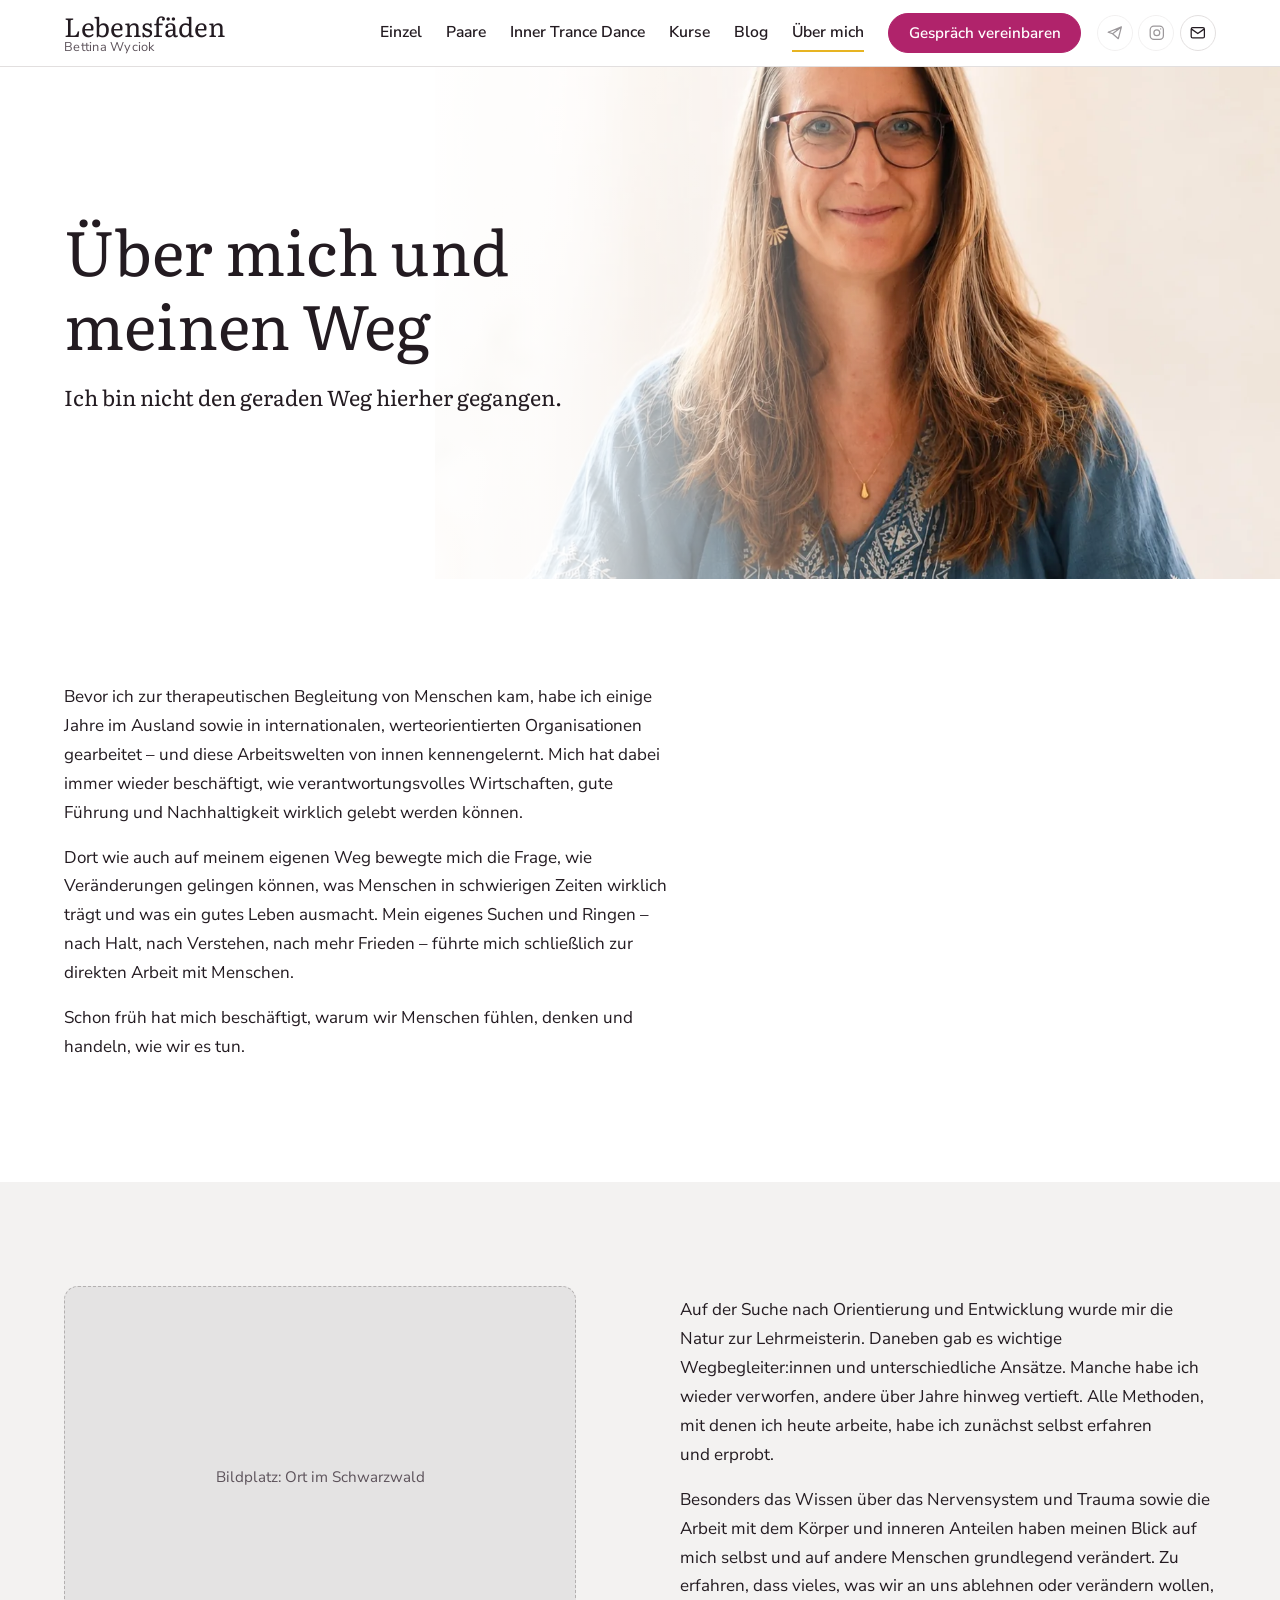
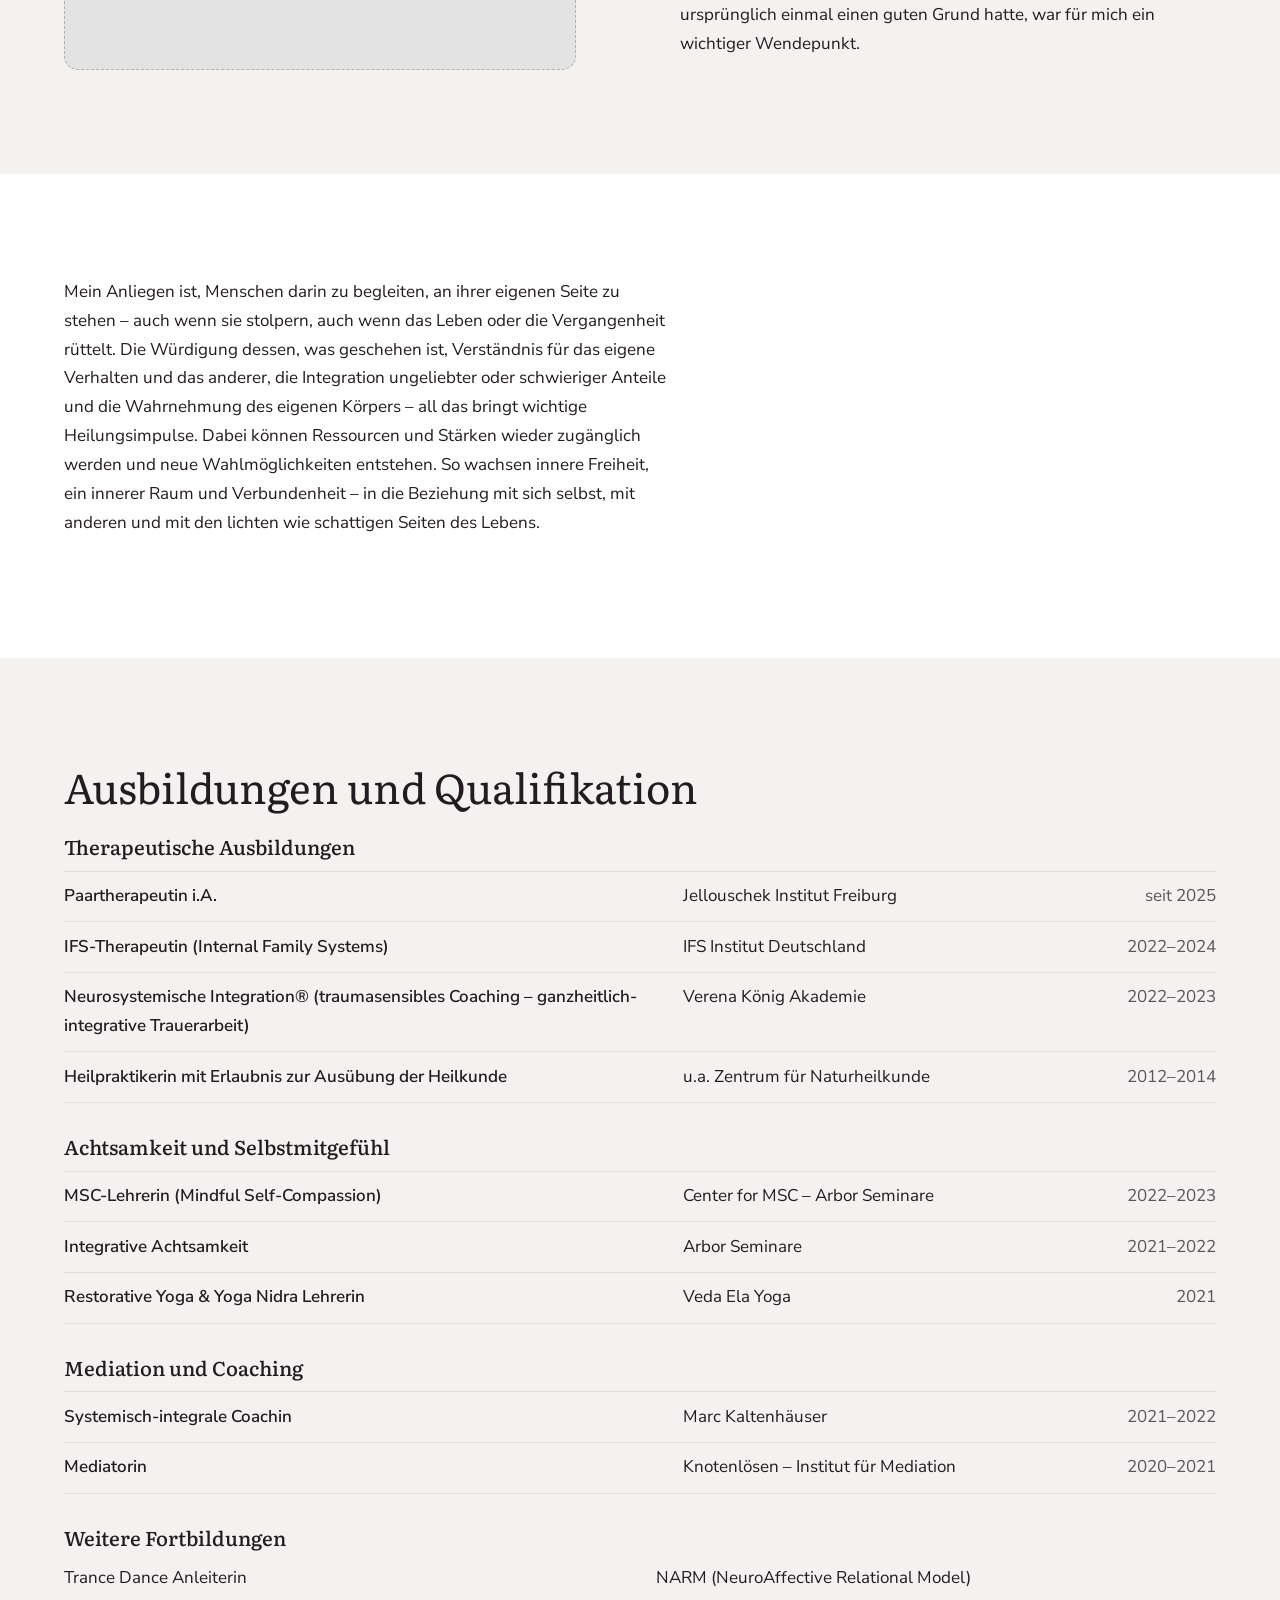
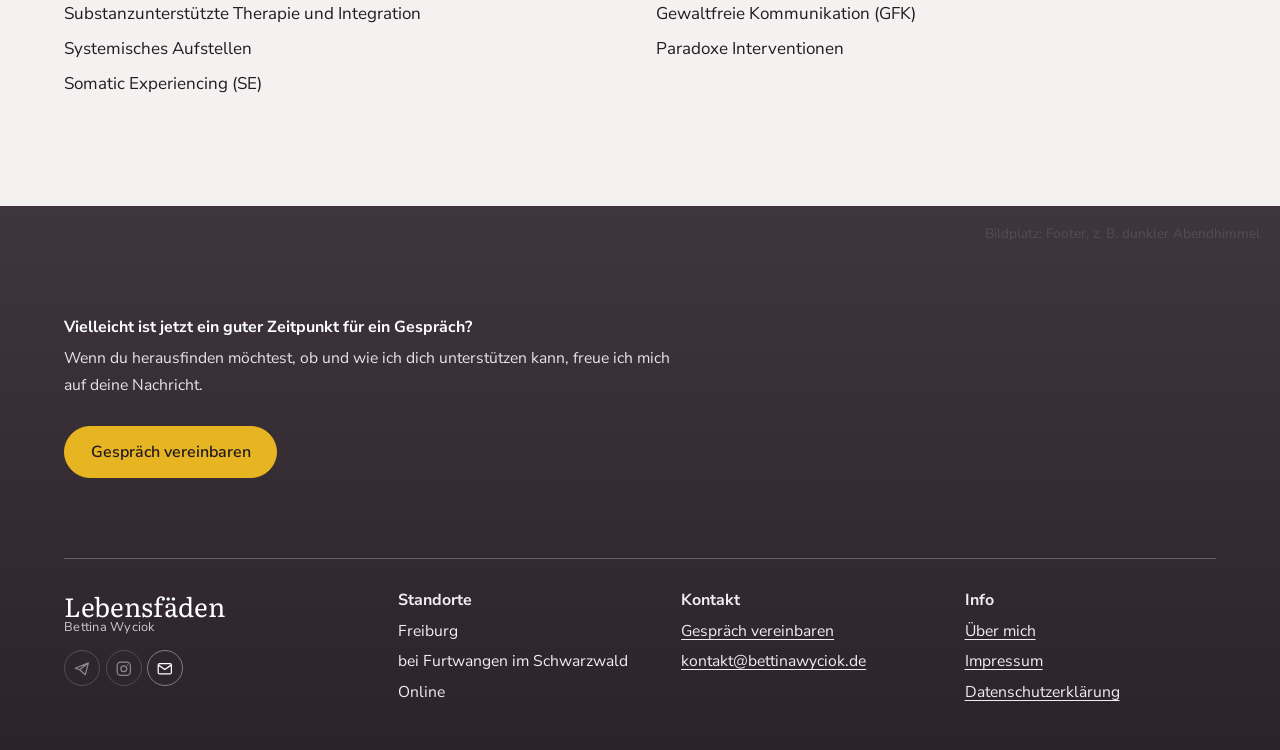
==== about/index.html @ e7061541 "Profilbilder eingesetzt (Hero, Einzelbegleitung, Person, Über mich) Co-Authored-By: Claude Sonnet 5." ====
<!doctype html>
<html lang="de">
<head>
<meta charset="utf-8">
<meta name="viewport" content="width=device-width, initial-scale=1">
<title>Über mich · Lebensfäden</title>
<meta name="robots" content="noindex, nofollow"><!-- Entwurf: vor dem Live-Gang entfernen -->
<meta name="theme-color" content="#ffffff">
<link rel="preload" href="../schriften/literata-latin-400-normal.woff2" as="font" type="font/woff2" crossorigin>
<link rel="preload" href="../schriften/nunito-sans-latin-400-normal.woff2" as="font" type="font/woff2" crossorigin>
<link rel="stylesheet" href="../styles.css?v=6">
<script>document.documentElement.classList.add('js')</script>
</head>
<body class="unter">
<a class="zum-inhalt" href="#inhalt">Zum Inhalt springen</a>
<header class="kopf"><div class="kopf-innen">
  <a class="marke" href="../"><strong>Lebensfäden</strong><span>Bettina Wyciok</span></a>
  <div class="kopf-rechts">
    <nav class="hauptmenue" id="menue" aria-label="Hauptmenü"><a href="../einzelbegleitung/">Einzel</a><a href="../paarbegleitung/">Paare</a><a href="../inner-trance-dance/">Inner Trance Dance</a><a href="../workshops-seminare/">Kurse</a><a href="../blog/">Blog</a><a href="../about/" aria-current="page">Über mich</a><a class="knopf klein" href="mailto:kontakt@bettinawyciok.de?subject=Gespräch%20vereinbaren">Gespräch vereinbaren</a><div class="icons icons-menue"><span class="icon aus" title="Telegram-Gruppe: Link folgt" aria-label="Telegram-Gruppe (Link folgt)"><svg viewBox="0 0 24 24" aria-hidden="true"><path d="M21 4L3 11.2l6 2.1M21 4l-4.2 16L9 13.3M21 4L9 13.3"/></svg></span><span class="icon aus" title="Instagram: Link folgt" aria-label="Instagram (Link folgt)"><svg viewBox="0 0 24 24" aria-hidden="true"><rect x="3" y="3" width="18" height="18" rx="5"/><circle cx="12" cy="12" r="4"/><circle cx="17.3" cy="6.7" r=".9" fill="currentColor" stroke="none"/></svg></span><a class="icon" href="mailto:kontakt@bettinawyciok.de?subject=Anfrage" aria-label="E-Mail"><svg viewBox="0 0 24 24" aria-hidden="true"><rect x="3" y="5" width="18" height="14" rx="2"/><path d="M3.5 7l8.5 6 8.5-6"/></svg></a></div></nav>
    <div class="icons"><span class="icon aus" title="Telegram-Gruppe: Link folgt" aria-label="Telegram-Gruppe (Link folgt)"><svg viewBox="0 0 24 24" aria-hidden="true"><path d="M21 4L3 11.2l6 2.1M21 4l-4.2 16L9 13.3M21 4L9 13.3"/></svg></span><span class="icon aus" title="Instagram: Link folgt" aria-label="Instagram (Link folgt)"><svg viewBox="0 0 24 24" aria-hidden="true"><rect x="3" y="3" width="18" height="18" rx="5"/><circle cx="12" cy="12" r="4"/><circle cx="17.3" cy="6.7" r=".9" fill="currentColor" stroke="none"/></svg></span><a class="icon" href="mailto:kontakt@bettinawyciok.de?subject=Anfrage" aria-label="E-Mail"><svg viewBox="0 0 24 24" aria-hidden="true"><rect x="3" y="5" width="18" height="14" rx="2"/><path d="M3.5 7l8.5 6 8.5-6"/></svg></a></div>
    <button class="menue-knopf" type="button" aria-expanded="false" aria-controls="menue">Menü</button>
  </div>
</div></header>
<main id="inhalt">
<section class="kopfbild"><img class="hg" src="../bilder/ueber-kopf.webp" width="1224" height="1229" alt=""><div class="hero-inhalt"><h1>Über mich und meinen Weg</h1><p class="leitsatz">Ich bin nicht den geraden Weg hierher gegangen.</p></div></section><section class="abschnitt"><div class="innen"><div class="text"><p>Bevor ich zur therapeutischen Begleitung von Menschen kam, habe ich einige Jahre im Ausland sowie in internationalen, werteorientierten Organisationen gearbeitet – und diese Arbeitswelten von innen kennengelernt. Mich hat dabei immer wieder beschäftigt, wie verantwortungsvolles Wirtschaften, gute Führung und Nachhaltigkeit wirklich gelebt werden können.</p><p>Dort wie auch auf meinem eigenen Weg bewegte mich die Frage, wie Veränderungen gelingen können, was Menschen in schwierigen Zeiten wirklich trägt und was ein gutes Leben ausmacht. Mein eigenes Suchen und Ringen – nach Halt, nach Verstehen, nach mehr Frieden – führte mich schließlich zur direkten Arbeit mit Menschen.</p><p>Schon früh hat mich beschäftigt, warum wir Menschen fühlen, denken und handeln, wie wir es tun.</p></div></div></section><section class="abschnitt tint"><div class="innen"><div class="zweispaltig umgekehrt"><div class="text"><p>Auf der Suche nach Orientierung und Entwicklung wurde mir die Natur zur Lehrmeisterin. Daneben gab es wichtige Wegbegleiter:innen und unterschiedliche Ansätze. Manche habe ich wieder verworfen, andere über Jahre hinweg vertieft. Alle Methoden, mit denen ich heute arbeite, habe ich zunächst selbst erfahren und erprobt.</p><p>Besonders das Wissen über das Nervensystem und Trauma sowie die Arbeit mit dem Körper und inneren Anteilen haben meinen Blick auf mich selbst und auf andere Menschen grundlegend verändert. Zu erfahren, dass vieles, was wir an uns ablehnen oder verändern wollen, ursprünglich einmal einen guten Grund hatte, war für mich ein wichtiger Wendepunkt.</p></div><figure class="foto weit"><figure class="platzhalter r43" role="img" aria-label="Platzhalter für Bild: Ort im Schwarzwald"><span>Bildplatz: Ort im Schwarzwald</span></figure></figure></div></div></section><section class="abschnitt"><div class="innen"><div class="text"><p>Mein Anliegen ist, Menschen darin zu begleiten, an ihrer eigenen Seite zu stehen – auch wenn sie stolpern, auch wenn das Leben oder die Vergangenheit rüttelt. Die Würdigung dessen, was geschehen ist, Verständnis für das eigene Verhalten und das anderer, die Integration ungeliebter oder schwieriger Anteile und die Wahrnehmung des eigenen Körpers – all das bringt wichtige Heilungsimpulse. Dabei können Ressourcen und Stärken wieder zugänglich werden und neue Wahlmöglichkeiten entstehen. So wachsen innere Freiheit, ein innerer Raum und Verbundenheit – in die Beziehung mit sich selbst, mit anderen und mit den lichten wie schattigen Seiten des Lebens.</p></div></div></section><section class="abschnitt tint"><div class="innen"><h2>Ausbildungen und Qualifikation</h2><h3 class="gruppe">Therapeutische Ausbildungen</h3><ul class="qualis"><li><span class="titel">Paartherapeutin i.A.</span><span class="institut">Jellouschek Institut Freiburg</span><span class="jahr">seit 2025</span></li><li><span class="titel">IFS-Therapeutin (Internal Family Systems)</span><span class="institut">IFS Institut Deutschland</span><span class="jahr">2022–2024</span></li><li><span class="titel">Neurosystemische Integration® (traumasensibles Coaching – ganzheitlich-integrative Trauerarbeit)</span><span class="institut">Verena König Akademie</span><span class="jahr">2022–2023</span></li><li><span class="titel">Heilpraktikerin mit Erlaubnis zur Ausübung der Heilkunde</span><span class="institut">u.a. Zentrum für Naturheilkunde</span><span class="jahr">2012–2014</span></li></ul><h3 class="gruppe">Achtsamkeit und Selbstmitgefühl</h3><ul class="qualis"><li><span class="titel">MSC-Lehrerin (Mindful Self-Compassion)</span><span class="institut">Center for MSC – Arbor Seminare</span><span class="jahr">2022–2023</span></li><li><span class="titel">Integrative Achtsamkeit</span><span class="institut">Arbor Seminare</span><span class="jahr">2021–2022</span></li><li><span class="titel">Restorative Yoga &amp; Yoga Nidra Lehrerin</span><span class="institut">Veda Ela Yoga</span><span class="jahr">2021</span></li></ul><h3 class="gruppe">Mediation und Coaching</h3><ul class="qualis"><li><span class="titel">Systemisch-integrale Coachin</span><span class="institut">Marc Kaltenhäuser</span><span class="jahr">2021–2022</span></li><li><span class="titel">Mediatorin</span><span class="institut">Knotenlösen – Institut für Mediation</span><span class="jahr">2020–2021</span></li></ul><h3 class="gruppe">Weitere Fortbildungen</h3><ul class="einfach"><li>Trance Dance Anleiterin</li><li>Substanzunterstützte Therapie und Integration</li><li>Systemisches Aufstellen</li><li>Somatic Experiencing (SE)</li><li>NARM (NeuroAffective Relational Model)</li><li>Gewaltfreie Kommunikation (GFK)</li><li>Paradoxe Interventionen</li></ul></div></section>
</main>
<footer class="fuss">
  <div class="fuss-bg" role="img" aria-label="Platzhalter für Bild: Footer"><span>Bildplatz: Footer, z. B. dunkler Abendhimmel</span></div>
  <div class="fuss-innen">
    <div class="fuss-cta"><h2>Vielleicht ist jetzt ein guter Zeitpunkt für ein Gespräch?</h2><p>Wenn du herausfinden möchtest, ob und wie ich dich unterstützen kann, freue ich mich auf deine Nachricht.</p><div class="knoepfe"><a class="knopf hell" href="mailto:kontakt@bettinawyciok.de?subject=Gespräch%20vereinbaren">Gespräch vereinbaren</a></div></div>
    <div class="fuss-spalten">
      <div><a class="marke" href="../"><strong>Lebensfäden</strong><span>Bettina Wyciok</span></a><div class="icons"><span class="icon aus" title="Telegram-Gruppe: Link folgt" aria-label="Telegram-Gruppe (Link folgt)"><svg viewBox="0 0 24 24" aria-hidden="true"><path d="M21 4L3 11.2l6 2.1M21 4l-4.2 16L9 13.3M21 4L9 13.3"/></svg></span><span class="icon aus" title="Instagram: Link folgt" aria-label="Instagram (Link folgt)"><svg viewBox="0 0 24 24" aria-hidden="true"><rect x="3" y="3" width="18" height="18" rx="5"/><circle cx="12" cy="12" r="4"/><circle cx="17.3" cy="6.7" r=".9" fill="currentColor" stroke="none"/></svg></span><a class="icon" href="mailto:kontakt@bettinawyciok.de?subject=Anfrage" aria-label="E-Mail"><svg viewBox="0 0 24 24" aria-hidden="true"><rect x="3" y="5" width="18" height="14" rx="2"/><path d="M3.5 7l8.5 6 8.5-6"/></svg></a></div></div>
      <div><h2>Standorte</h2><p>Freiburg</p><p>bei Furtwangen im Schwarzwald</p><p>Online</p></div>
      <div><h2>Kontakt</h2><p><a href="mailto:kontakt@bettinawyciok.de?subject=Gespräch%20vereinbaren">Gespräch vereinbaren</a></p><p><a href="mailto:kontakt@bettinawyciok.de?subject=Anfrage">kontakt@bettinawyciok.de</a></p></div>
      <div><h2>Info</h2><p><a href="../about/">Über mich</a></p><p><a href="../impressum/">Impressum</a></p><p><a href="../datenschutzerklarung/">Datenschutzerklärung</a></p></div>
    </div>
  </div>
</footer>
<script src="../main.js?v=6" defer></script>
</body>
</html>
---- styles.css ----
/* Lebensfäden · Bettina Wyciok – Entwurf 3. Goldgelb auf Weiß, dazu Fuchsia. Schriften selbst gehostet. */
@font-face { font-family: "Literata"; font-weight: 400; font-style: normal; font-display: swap; src: url("schriften/literata-latin-400-normal.woff2") format("woff2"); }
@font-face { font-family: "Literata"; font-weight: 500; font-style: normal; font-display: swap; src: url("schriften/literata-latin-500-normal.woff2") format("woff2"); }
@font-face { font-family: "Nunito Sans"; font-weight: 400; font-style: normal; font-display: swap; src: url("schriften/nunito-sans-latin-400-normal.woff2") format("woff2"); }
@font-face { font-family: "Nunito Sans"; font-weight: 600; font-style: normal; font-display: swap; src: url("schriften/nunito-sans-latin-600-normal.woff2") format("woff2"); }
@font-face { font-family: "Nunito Sans"; font-weight: 700; font-style: normal; font-display: swap; src: url("schriften/nunito-sans-latin-700-normal.woff2") format("woff2"); }

:root {
  --papier: #ffffff;
  --tinte: #231b21;
  --leise: #5d535b;
  --fuchsia: #b0236b;
  --fuchsia-dunkel: #8c1a55;
  --fuchsia-hell: #f9e6f0;
  --gold: #e7b422;
  --gold-dunkel: #c8930c;
  --gold-hell: #fff3cc;
  --grau: #f3f2f1;
  --grau-platz: #e4e3e3;
  --linie: #e2dfdf;
  --font-kopf: "Literata", Georgia, "Times New Roman", serif;
  --font-text: "Nunito Sans", system-ui, -apple-system, "Segoe UI", sans-serif;
  --kopf: 76px; /* wird in main.js gemessen */
  --text: 38rem;
  --breit: 72rem;
  --rand: 1.25rem;
  --rundung: 14px;
}

*, *::before, *::after { box-sizing: border-box; }
html { scroll-padding-top: calc(var(--kopf) + 1rem); -webkit-text-size-adjust: 100%; }
body { margin: 0; color: var(--tinte); background: var(--papier); font: 400 1.0625rem/1.7 var(--font-text); }
img { display: block; max-width: 100%; height: auto; }
a { color: var(--fuchsia); text-underline-offset: .2em; text-decoration-thickness: 1px; }
a:hover { color: var(--fuchsia-dunkel); }
:focus-visible { outline: 3px solid var(--gold-dunkel); outline-offset: 3px; border-radius: 4px; }

h1, h2, h3 { font-family: var(--font-kopf); font-weight: 400; line-height: 1.18; text-wrap: balance; margin: 0; overflow-wrap: break-word; hyphens: auto; }
h1 { font-size: clamp(2.1rem, 5vw, 3.9rem); }
h2 { font-size: clamp(1.8rem, 3.6vw, 2.6rem); }
h3 { font-size: 1.35rem; font-weight: 500; }
p, li, dd { text-wrap: pretty; }
p { margin: 0 0 1rem; }

.zum-inhalt { position: absolute; left: -999px; top: 0; background: var(--fuchsia); color: #fff; padding: .6rem 1rem; z-index: 40; }
.zum-inhalt:focus { left: 0; }

/* Kopfzeile */
.kopf { position: sticky; top: 0; z-index: 30; background: rgba(255, 255, 255, .95); backdrop-filter: blur(8px); border-bottom: 1px solid var(--linie); }
.kopf-innen { max-width: var(--breit); width: calc(100% - 2 * var(--rand)); margin: 0 auto; padding: .7rem 0; display: flex; align-items: center; justify-content: space-between; gap: 1.5rem; }
.marke { text-decoration: none; color: var(--tinte); display: flex; flex-direction: column; line-height: 1.15; white-space: nowrap; }
.marke strong { font: 400 1.65rem/1.1 var(--font-kopf); }
.marke span { font-size: .8rem; color: var(--leise); letter-spacing: .02em; }
.marke:hover { color: var(--fuchsia); }
.hauptmenue { display: flex; align-items: center; gap: .5rem 1.5rem; }
.hauptmenue > a:not(.knopf) { color: var(--tinte); text-decoration: none; font-weight: 600; font-size: .98rem; padding: .3rem 0; border-bottom: 2px solid transparent; white-space: nowrap; }
.hauptmenue > a:not(.knopf):hover, .hauptmenue > a[aria-current="page"] { border-bottom-color: var(--gold); color: var(--tinte); }
.kopf-rechts { display: flex; align-items: center; gap: 1rem; }
.icons { display: flex; gap: .35rem; }
.icon { width: 2.25rem; height: 2.25rem; display: grid; place-items: center; border-radius: 50%; border: 1px solid var(--linie); color: var(--tinte); background: #fff; }
.icon svg { width: 1.1rem; height: 1.1rem; fill: none; stroke: currentColor; stroke-width: 1.7; stroke-linecap: round; stroke-linejoin: round; }
a.icon:hover { color: #fff; background: var(--fuchsia); border-color: var(--fuchsia); }
.icon.aus { opacity: .45; cursor: default; }
.menue-knopf { display: none; font: 600 .98rem var(--font-text); color: var(--tinte); background: none; border: 1px solid var(--linie); border-radius: 999px; padding: .45rem 1rem; cursor: pointer; }

/* Knöpfe */
.knoepfe { display: flex; flex-wrap: wrap; gap: .75rem 1rem; align-items: center; margin-top: 1.75rem; }
.knopf { display: inline-block; font: 600 1rem var(--font-text); text-decoration: none; padding: .85rem 1.6rem; border-radius: 999px; background: var(--fuchsia); color: #fff; border: 1.5px solid var(--fuchsia); text-align: center; cursor: pointer; }
.knopf:hover { background: var(--fuchsia-dunkel); border-color: var(--fuchsia-dunkel); color: #fff; }
.knopf.klein { padding: .55rem 1.2rem; font-size: .95rem; }
.knopf.leise { background: transparent; color: var(--fuchsia); }
.knopf.leise:hover { background: var(--fuchsia-hell); color: var(--fuchsia-dunkel); }
.knopf.gold { background: var(--gold); border-color: var(--gold); color: var(--tinte); }
.knopf.gold:hover { background: var(--gold-dunkel); border-color: var(--gold-dunkel); color: var(--tinte); }
.knopf.aus { background: var(--grau); border-color: var(--linie); color: var(--leise); cursor: default; }

/* Abschnitte */
.abschnitt { padding: 6.5rem var(--rand); position: relative; }
.abschnitt.tint { background: var(--grau); }
.abschnitt.gold { background: var(--gold-hell); }
.abschnitt.kraft { background: var(--fuchsia); color: #fff; }
.abschnitt.kraft h2, .abschnitt.kraft h3 { color: #fff; }
.abschnitt.kraft a { color: #fff; }
.innen { max-width: var(--breit); margin: 0 auto; }
.text { max-width: var(--text); }
.text ul { margin: 0 0 1rem; padding-left: 1.2rem; }
.text li { margin-bottom: .4rem; }
.text li::marker { color: var(--gold-dunkel); }
.einleitung { max-width: 40rem; margin: 1rem 0 0; font-size: 1.15rem; }
h2 + .text, h2 + p { margin-top: 1.25rem; }

/* Platzhalter und fehlende Angaben */
.platzhalter { margin: 0; display: grid; place-items: center; text-align: center; padding: 1rem; border: 1.5px dashed #b3b0b0; border-radius: var(--rundung); background: var(--grau-platz); color: var(--leise); font-size: .95rem; width: 100%; }
.r43 { aspect-ratio: 4 / 3; } .r32 { aspect-ratio: 3 / 2; } .r169 { aspect-ratio: 16 / 9; } .r45 { aspect-ratio: 4 / 5; }
.foto { margin: 0; }
.foto img { width: 100%; border-radius: var(--rundung); }
.fehlt { display: inline-block; padding: .05rem .6rem; border: 1.5px dashed #b3b0b0; border-radius: 999px; background: var(--grau); color: var(--leise); font-size: .9rem; line-height: 1.5; }
.fehlt-block { border: 1.5px dashed #b3b0b0; border-radius: var(--rundung); background: var(--grau); color: var(--leise); padding: 1.1rem 1.4rem; max-width: var(--text); }
.fehlt-block p { margin: 0; }

/* Bilder über die ganze Breite, nach links ausgeblendet (Hero und Seitenköpfe) */
.hero, .kopfbild { position: relative; overflow: hidden; background: var(--papier); }
.hero { min-height: calc(100lvh - var(--kopf)); display: flex; align-items: center; padding: 3rem var(--rand); }
.kopfbild { min-height: 32rem; display: flex; align-items: center; padding: 4rem var(--rand); }
.hg { position: absolute; top: 0; right: 0; bottom: 0; width: 66%; height: 100%; object-fit: cover; object-position: 55% 25%; }
.hg[src*="ueber-kopf"] { object-position: 50% 30%; }
.hg-platzhalter { position: absolute; top: 0; right: 0; bottom: 0; width: 62%; display: grid; place-items: center; text-align: center; padding: 1rem 1rem 1rem 30%; background: var(--grau-platz); color: var(--leise); font-size: .95rem; }
.hero::before, .kopfbild::before { content: ""; position: absolute; inset: 0; z-index: 1; background: linear-gradient(90deg, #fff 30%, rgba(255, 255, 255, .88) 42%, rgba(255, 255, 255, 0) 70%); }
.hero-inhalt { position: relative; z-index: 2; max-width: var(--breit); margin: 0 auto; width: 100%; }
.hero-inhalt > * { max-width: 37rem; }
.ueberzeile { color: var(--fuchsia); font-weight: 600; font-size: .98rem; margin: 0 0 1.25rem; display: flex; align-items: center; gap: .75rem; }
.ueberzeile::before { content: ""; flex: none; width: 2rem; height: 2px; background: var(--gold); }
.hero h1 { font-size: clamp(2.3rem, 4.8vw, 3.9rem); line-height: 1.1; margin-bottom: 1.5rem; }
.hero h1 .zweite { display: block; font-size: .56em; line-height: 1.3; margin-top: .6rem; color: var(--leise); }
.hero-inhalt p.lead { font-size: 1.2rem; margin: 0; max-width: 31rem; }
.hero-inhalt p.lead strong { font-weight: 700; }
.methoden { background: var(--tinte); color: #fff; padding: 1.1rem var(--rand); }
.methoden ul { list-style: none; max-width: var(--breit); margin: 0 auto; padding: 0; display: flex; flex-wrap: wrap; justify-content: center; gap: .3rem 2rem; font-size: .98rem; }
.methoden li { margin: 0; display: flex; align-items: center; gap: .6rem; }
.methoden li::before { content: ""; width: .4rem; height: .4rem; border-radius: 50%; background: var(--gold); }
@media (prefers-reduced-motion: no-preference) {
  .hero h1 { animation: einblenden .8s ease-out both; }
  @keyframes einblenden { from { opacity: 0; transform: translateY(.5rem); } to { opacity: 1; transform: none; } }
}

/* Seitenköpfe */
.kopfbild h1 { margin-bottom: 1.25rem; }
.leitsatz { font-family: var(--font-kopf); font-size: 1.35rem; line-height: 1.5; margin: 0 0 1.25rem; max-width: 33rem; }
.fakten { list-style: none; padding: 0; margin: 0; display: flex; flex-wrap: wrap; gap: .35rem 1.5rem; color: var(--leise); font-size: .98rem; }
.fakten li { margin: 0; padding-left: 1rem; position: relative; }
.fakten li::before { content: ""; position: absolute; left: 0; top: .7em; width: .4rem; height: .4rem; border-radius: 50%; background: var(--gold); }
.seitenkopf { padding: 4rem var(--rand) 1rem; }
.seitenkopf .innen { max-width: var(--text); margin-left: max(var(--rand), calc((100% - var(--breit)) / 2)); }
.seitenkopf h1 { margin-bottom: 1rem; }

/* Infobox der Angebotsseiten */
.infobox { display: grid; grid-template-columns: repeat(4, 1fr); border: 1px solid var(--linie); border-radius: var(--rundung); background: #fff; overflow: hidden; }
.infobox div { padding: 1.25rem 1.4rem; border-left: 1px solid var(--linie); }
.infobox div:first-child { border-left: 0; }
.infobox dt { font-weight: 700; margin-bottom: .3rem; color: var(--fuchsia); }
.infobox dd { margin: 0; font-size: .98rem; }

/* Start: Angebote */
.angebote { display: grid; grid-template-columns: 1fr 1fr; gap: 2.5rem 2rem; margin-top: 3rem; }
.angebot { display: flex; flex-direction: column; }
.angebot .bild { border-radius: var(--rundung); overflow: hidden; border-top: 0; }
.angebot .bild img { width: 100%; aspect-ratio: 4 / 3; object-fit: cover; }
.angebot-text { padding: 1.5rem .25rem 0; display: flex; flex-direction: column; flex: 1; }
.angebot .fakt { color: var(--leise); font-size: .95rem; margin: 0 0 .6rem; display: flex; flex-wrap: wrap; gap: .25rem .6rem; align-items: center; }
.angebot h3 { font-size: 1.9rem; margin-bottom: .4rem; }
.angebot .claim { font-family: var(--font-kopf); font-size: 1.15rem; color: var(--fuchsia); margin: 0 0 .8rem; }
.angebot p.t { margin-bottom: 0; }
.angebot .knoepfe { margin-top: auto; padding-top: 1.5rem; }

/* Start: Arbeitsweise (kräftige Fläche) */
.drei { display: grid; grid-template-columns: repeat(3, 1fr); gap: 2.5rem; margin-top: 3rem; }
.drei div { border-top: 3px solid var(--gold); padding-top: 1.25rem; font-family: var(--font-kopf); font-size: 1.3rem; line-height: 1.45; }
.zweispaltig { display: grid; grid-template-columns: 1fr 1fr; gap: 5rem; align-items: center; }
.zweispaltig .foto { max-width: 32rem; }
.zweispaltig .foto img { aspect-ratio: 4 / 5; object-fit: cover; object-position: 50% 18%; }
.zweispaltig .text > *:last-child { margin-bottom: 0; }
.faden-text p:first-child { font-family: var(--font-kopf); font-size: 1.45rem; line-height: 1.5; }
.kleinzeile { color: var(--leise); font-size: 1rem; }

.zweispaltig.umgekehrt > :first-child { order: 2; }
.foto.weit img { aspect-ratio: 4 / 5; object-fit: cover; }
.abschnitt.kraft { overflow: hidden; isolation: isolate; }
.kraft-bg { position: absolute; inset: 0; z-index: -1; width: 100%; height: 100%; object-fit: cover; opacity: .3; }
.nach-knopf { margin-top: 1.25rem; }

/* Termine */
.termine { display: grid; gap: 1rem; margin-top: 2rem; max-width: 52rem; }
.termin { display: grid; grid-template-columns: 5rem 1fr auto; gap: 1.25rem; align-items: center; background: #fff; border-radius: var(--rundung); padding: 1.1rem 1.4rem; border: 1px solid var(--linie); }
.termin-datum { text-align: center; line-height: 1; border-right: 3px solid var(--gold); padding-right: 1rem; }
.termin-datum b { display: block; font: 400 2.2rem/1 var(--font-kopf); }
.termin-datum span { font-size: .9rem; color: var(--leise); }
.termin h3 { font-size: 1.2rem; margin-bottom: .15rem; }
.termin p { margin: 0; font-size: .98rem; color: var(--leise); }

/* Unterseiten: Inhalte */
.manchmal p { font-family: var(--font-kopf); font-size: clamp(1.25rem, 2.4vw, 1.6rem); line-height: 1.4; margin: 0 0 1rem; max-width: 36rem; }
.manchmal h2 { margin-bottom: 1.5rem; }
.zwei-spalten { list-style: none; padding: 0; margin: 1.25rem 0 1rem; columns: 2; column-gap: 3rem; max-width: 46rem; }
.zwei-spalten li { break-inside: avoid; padding: .55rem 0 .55rem 1.1rem; border-top: 1px solid var(--linie); position: relative; margin: 0; }
.zwei-spalten li::before { content: ""; position: absolute; left: 0; top: 1.25em; width: .4rem; height: .4rem; border-radius: 50%; background: var(--gold); }
.hinweisbox { border-left: 3px solid var(--gold); padding: .25rem 0 .25rem 1.25rem; max-width: var(--text); }
.hinweisbox h2 { font-size: 1.5rem; margin-bottom: .6rem; }
.hinweisbox p { margin: 0; }
.preise { margin: 1.5rem 0 0; max-width: 44rem; }
.preise div { display: grid; grid-template-columns: 11rem 1fr; gap: 1rem; padding: .9rem 0; border-top: 1px solid var(--linie); }
.preise div:last-child { border-bottom: 1px solid var(--linie); }
.preise dt { font-weight: 700; }
.preise dd { margin: 0; }
.preise-hinweise { max-width: 44rem; margin-top: 1.25rem; color: var(--leise); font-size: .98rem; }
.preise-hinweise p { margin: 0 0 .4rem; }
.qualis { list-style: none; padding: 0; margin: 0 0 2rem; }
.qualis li { padding: .65rem 0; border-top: 1px solid var(--linie); display: grid; grid-template-columns: 1.5fr 1fr 7rem; gap: .25rem 1.5rem; margin: 0; }
.qualis li:last-child { border-bottom: 1px solid var(--linie); }
.qualis .titel { font-weight: 600; }
.qualis .jahr { color: var(--leise); white-space: nowrap; text-align: right; }
.einfach { list-style: none; padding: 0; columns: 2; column-gap: 2rem; margin: 0; }
.einfach li { break-inside: avoid; padding: .2rem 0; }
.abschnitt h3.gruppe { margin: 2rem 0 .75rem; font-size: 1.25rem; }
.abschnitt h3.gruppe:first-of-type { margin-top: 1.5rem; }

/* Blog */
.blog-raster { display: grid; grid-template-columns: repeat(3, 1fr); gap: 2.5rem 2rem; margin-top: 3rem; }
.beitrag { display: flex; flex-direction: column; text-decoration: none; color: var(--tinte); }
.beitrag .bild { border-radius: var(--rundung); overflow: hidden; margin-bottom: 1.1rem; }
.beitrag .bild img { width: 100%; aspect-ratio: 4 / 3; object-fit: cover; transition: transform .5s ease; }
.beitrag:hover .bild img { transform: scale(1.03); }
.beitrag .datum { color: var(--leise); font-size: .92rem; margin-bottom: .3rem; }
.beitrag h3 { font-size: 1.45rem; margin-bottom: .5rem; }
.beitrag:hover h3 { color: var(--fuchsia); }
.beitrag p { margin: 0; color: var(--leise); }
.beitrag-leer { opacity: .9; }
.artikel-kopf { padding: 4rem var(--rand) 2rem; }
.artikel-kopf .innen { max-width: 40rem; }
.artikel-kopf .datum { color: var(--leise); margin-bottom: .6rem; }
.artikel-bild { max-width: 60rem; margin: 1rem auto 0; padding: 0 var(--rand); }
.artikel-bild img { width: 100%; border-radius: var(--rundung); }
.artikel { max-width: 40rem; margin: 3rem auto 0; padding: 0 var(--rand) 6rem; font-size: 1.15rem; line-height: 1.75; }
.artikel h2 { font-size: 1.8rem; margin: 2.5rem 0 1rem; }
.artikel h3 { font-size: 1.4rem; margin: 2rem 0 .75rem; }
.artikel blockquote { margin: 2rem 0; padding: .25rem 0 .25rem 1.4rem; border-left: 3px solid var(--gold); font-family: var(--font-kopf); font-size: 1.3rem; line-height: 1.5; }
.artikel img { border-radius: var(--rundung); margin: 2rem 0; }
.artikel li::marker { color: var(--gold-dunkel); }
.zurueck { display: inline-block; margin-top: 2rem; font-weight: 600; }

/* Faden */
.faden { position: absolute; left: 0; top: 0; width: 100%; height: 100%; pointer-events: none; z-index: 5; overflow: visible; }
.faden path { fill: none; stroke-linecap: round; }
.faden .grund { stroke: url(#fadenverlauf); stroke-width: 2; }
.faden .glanz { stroke: #fff6c8; stroke-width: 2.4; stroke-dasharray: 5 460; opacity: .95; }
.faden .knoten { fill: var(--gold); stroke: #fff; stroke-width: 2; opacity: 0; transition: opacity .6s ease; }
.faden .knoten.an { opacity: 1; }
@media (prefers-reduced-motion: no-preference) { .faden .glanz { animation: glanz 16s linear infinite; } @keyframes glanz { to { stroke-dashoffset: -2400; } } }
@media (prefers-reduced-motion: reduce) { .faden .glanz { display: none; } }

/* Fuß mit halbtransparentem Bild im Hintergrund */
.fuss { position: relative; isolation: isolate; overflow: hidden; background: var(--tinte); color: #f1eef0; padding: 7rem var(--rand) 2.5rem; font-size: .98rem; }
.fuss-bg { position: absolute; inset: 0; z-index: -2; display: grid; place-items: start end; padding: 1rem 1.25rem; background: #8b8489; color: rgba(255, 255, 255, .75); font-size: .85rem; }
img.fuss-bg { object-fit: cover; width: 100%; height: 100%; padding: 0; }
.fuss::before { content: ""; position: absolute; inset: 0; z-index: -1; background: linear-gradient(180deg, rgba(35, 27, 33, .74), rgba(35, 27, 33, .92)); }
.fuss a { color: #f1eef0; }
.fuss a:hover { color: var(--gold); }
.fuss-innen { max-width: var(--breit); margin: 0 auto; }
.fuss-cta { max-width: 38rem; margin-bottom: 5rem; }
.fuss-cta h2 { color: #fff; margin-bottom: 1rem; }
.fuss-cta p { margin: 0; color: #e8e3e6; }
.knopf.hell { background: var(--gold); border-color: var(--gold); color: var(--tinte); }
.knopf.hell:hover { background: #f4c84a; border-color: #f4c84a; color: var(--tinte); }
.fuss-spalten { display: grid; grid-template-columns: 1.2fr 1fr 1fr 1fr; gap: 2rem; border-top: 1px solid rgba(255, 255, 255, .25); padding-top: 2rem; }
.fuss h2 { font-family: var(--font-text); font-size: 1rem; font-weight: 700; margin: 0 0 .5rem; }
.fuss p { margin: 0 0 .25rem; }
.fuss .marke { color: #fff; }
.fuss .marke span { color: #cfc8cc; }
.fuss .icons { margin-top: 1rem; }
.fuss .icon { background: transparent; color: #fff; border-color: rgba(255, 255, 255, .4); }
.fuss a.icon:hover { background: var(--gold); border-color: var(--gold); color: var(--tinte); }

/* Menü ab 1100 px zugeklappt */
@media (max-width: 1100px) {
  .menue-knopf { display: inline-block; }
  .kopf-rechts .icons { display: none; }
  .js .hauptmenue { display: none; position: absolute; left: 0; right: 0; top: 100%; background: #fff; border-bottom: 1px solid var(--linie); padding: .75rem var(--rand) 1.25rem; flex-direction: column; align-items: stretch; gap: .15rem; }
  .js .hauptmenue.offen { display: flex; }
  .hauptmenue > a:not(.knopf) { padding: .65rem 0; }
  .hauptmenue .knopf { margin-top: .75rem; }
  .hauptmenue .icons-menue { display: flex; margin-top: .75rem; }
}
@media (min-width: 1101px) { .icons-menue { display: none; } }

/* Handy */
@media (max-width: 960px) {
  .angebote { grid-template-columns: 1fr; gap: 3rem; }
  .blog-raster { grid-template-columns: 1fr 1fr; }
  .infobox { grid-template-columns: 1fr 1fr; }
  .infobox div:nth-child(3) { border-left: 0; }
  .infobox div:nth-child(n+3) { border-top: 1px solid var(--linie); }
}
@media (max-width: 800px) {
  .abschnitt { padding-top: 3.5rem; padding-bottom: 3.5rem; }
  .hero, .kopfbild { display: block; min-height: 0; padding: 0 0 2.5rem; }
  .hg { position: relative; display: block; width: 100%; height: min(46svh, 27rem); object-position: 50% 14%; }
  .hg-platzhalter { position: relative; width: 100%; height: 15rem; padding: 1rem; }
  .kopfbild .hg { height: 17rem; }
  .hero::before, .kopfbild::before { inset: 0 0 auto 0; height: min(46svh, 27rem); background: linear-gradient(180deg, rgba(255, 255, 255, 0) 60%, #fff 100%); pointer-events: none; }
  .kopfbild::before { height: 17rem; }
  .kopfbild:has(.hg-platzhalter)::before { display: none; }
  .hero-inhalt { padding: 0 var(--rand); margin-top: -2.5rem; }
  .kopfbild .hero-inhalt { margin-top: -1.5rem; }
  .kopfbild:has(.hg-platzhalter) .hero-inhalt { margin-top: 1.5rem; }
  .hero h1 { font-size: 2.1rem; margin-bottom: 1rem; }
  .hero-inhalt p.lead { font-size: 1.05rem; }
  .hero-inhalt .knoepfe { margin-top: 1.25rem; }
  .methoden ul { justify-content: flex-start; gap: .2rem 1.25rem; }
  .drei { grid-template-columns: 1fr; gap: 1.75rem; }
  .zweispaltig { grid-template-columns: 1fr; gap: 2rem; }
  .zweispaltig.umgekehrt > :first-child { order: 0; }
  .zweispaltig .foto { max-width: 26rem; }
  .seitenkopf { padding-top: 2.5rem; }
  .seitenkopf .innen { margin-left: auto; }
  .zwei-spalten, .einfach { columns: 1; }
  .preise div { grid-template-columns: 1fr; gap: .15rem; }
  .qualis li { grid-template-columns: 1fr auto; }
  .qualis .institut { grid-column: 1 / -1; order: 3; }
  .termin { grid-template-columns: 4rem 1fr; }
  .termin .knopf { grid-column: 1 / -1; }
  .blog-raster { grid-template-columns: 1fr; }
  .artikel { font-size: 1.08rem; padding-bottom: 3.5rem; }
  .fuss { padding-top: 4rem; }
  .fuss-cta { margin-bottom: 3rem; }
  .fuss-spalten { grid-template-columns: 1fr; gap: 1.25rem; }
  .fuss a { overflow-wrap: anywhere; }
  .infobox { grid-template-columns: 1fr; }
  .infobox div { border-left: 0; border-top: 1px solid var(--linie); }
  .infobox div:first-child { border-top: 0; }
}

/* Globale Abstandsregel (für Bettina bewusst ruhig und großzügig, siehe DESIGN.md). Immer ganz am Ende. */
.abschnitt .innen > h2:first-child, .abschnitt .text > h2:first-child { margin-top: 0; }
.abschnitt h3 { margin-block: 0 .5rem; }
.abschnitt .knoepfe { margin-top: 2rem; }
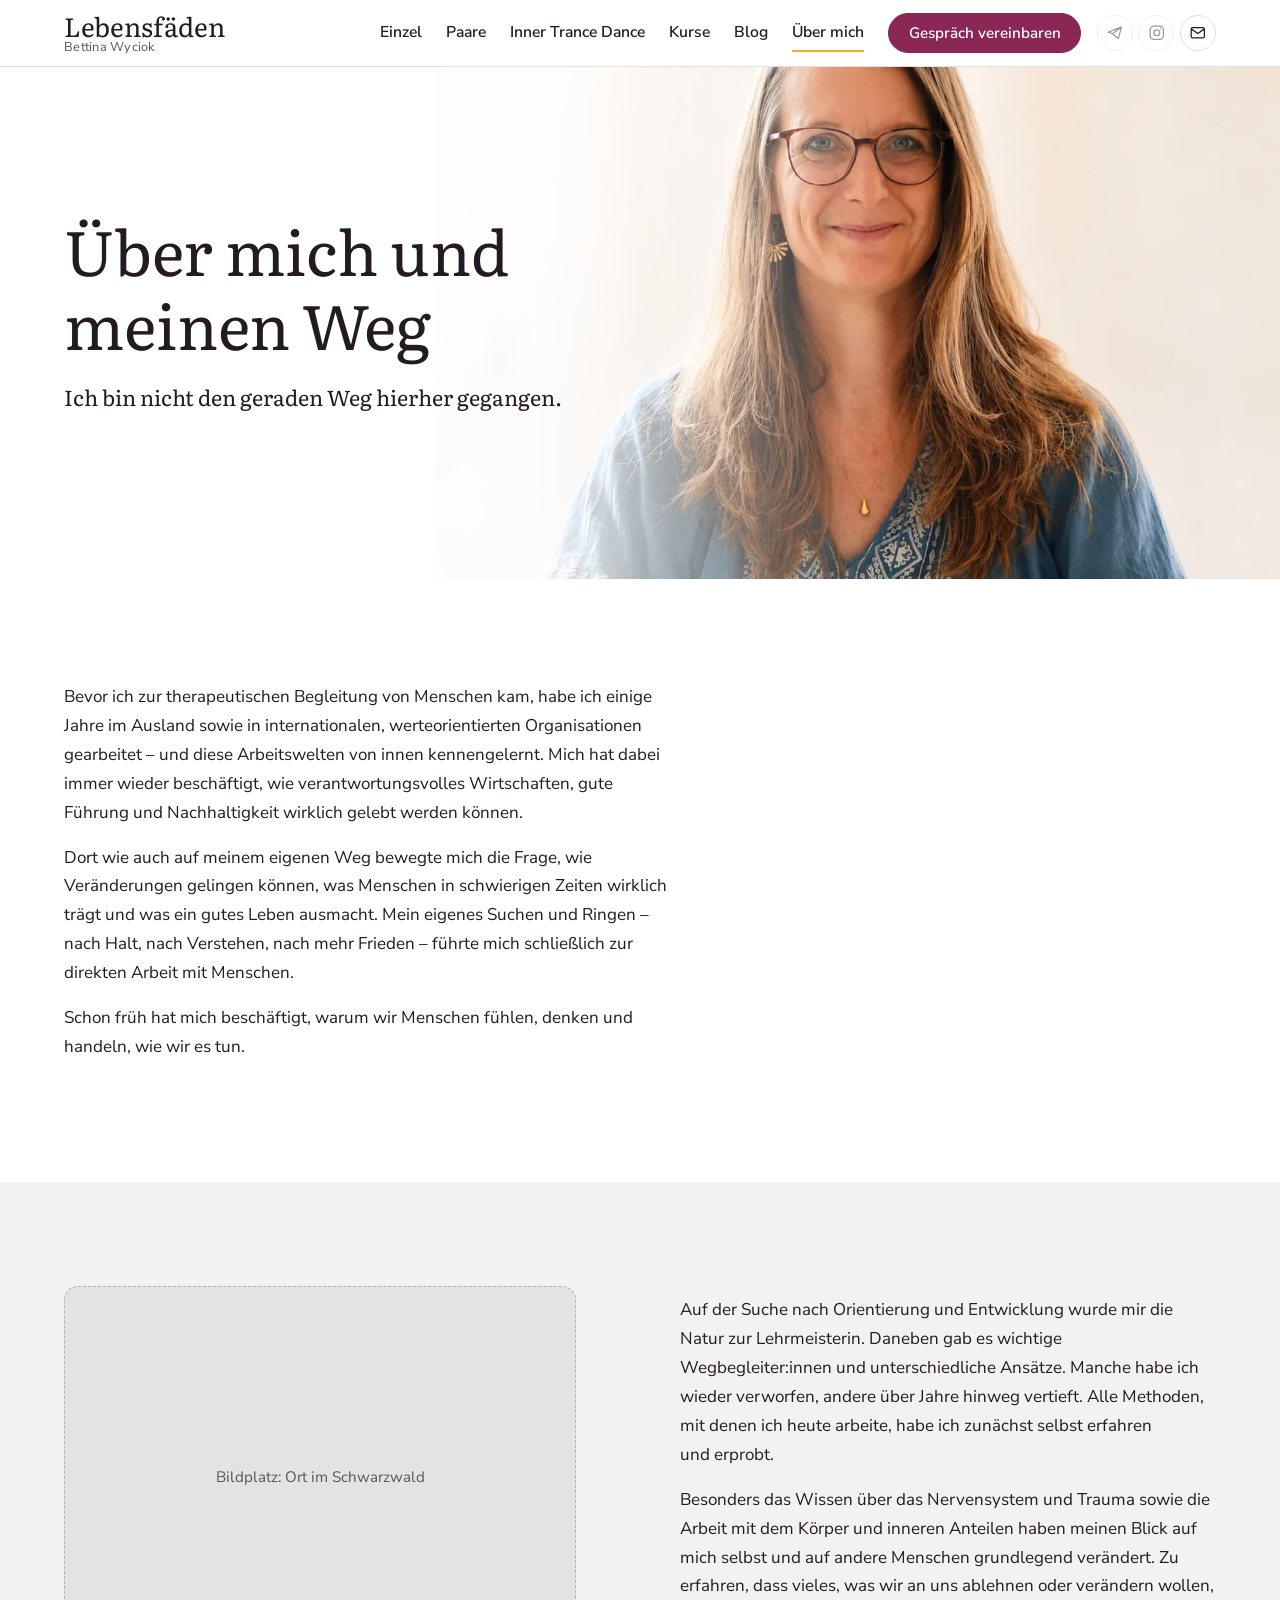
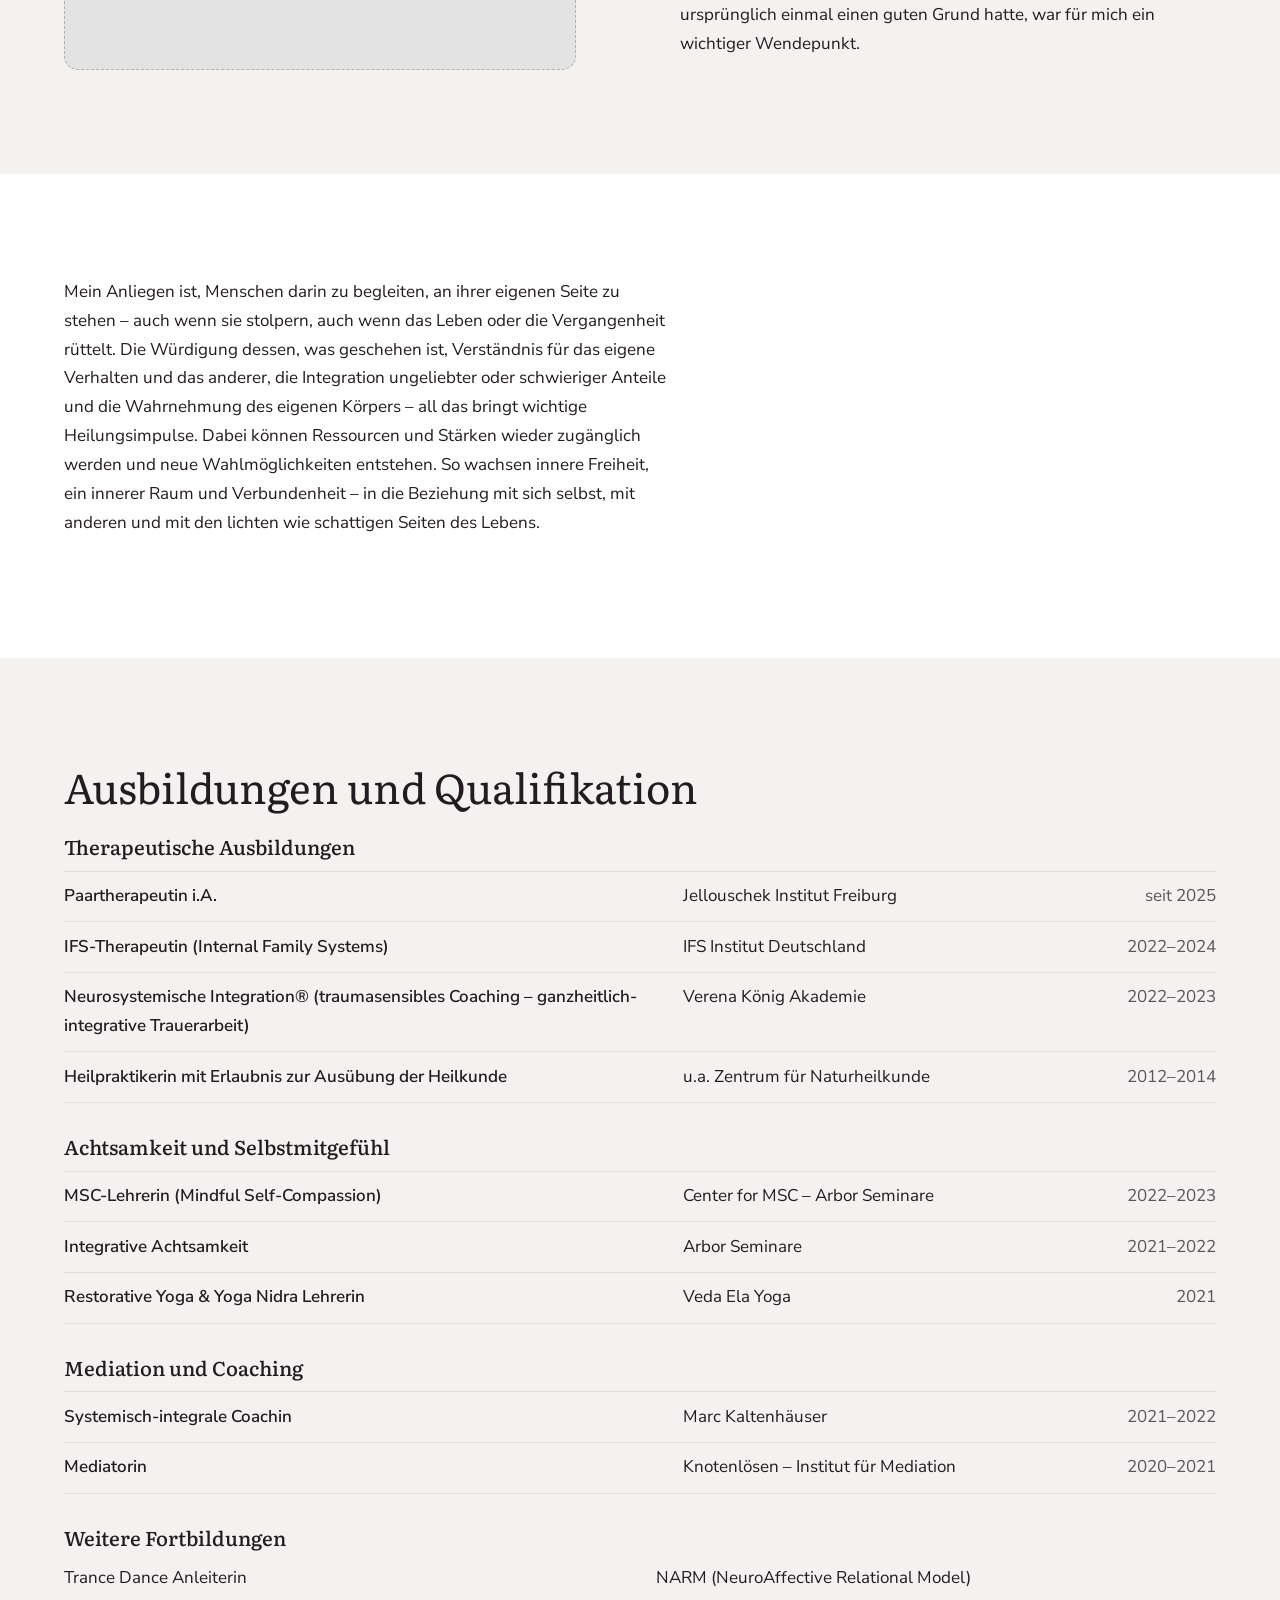
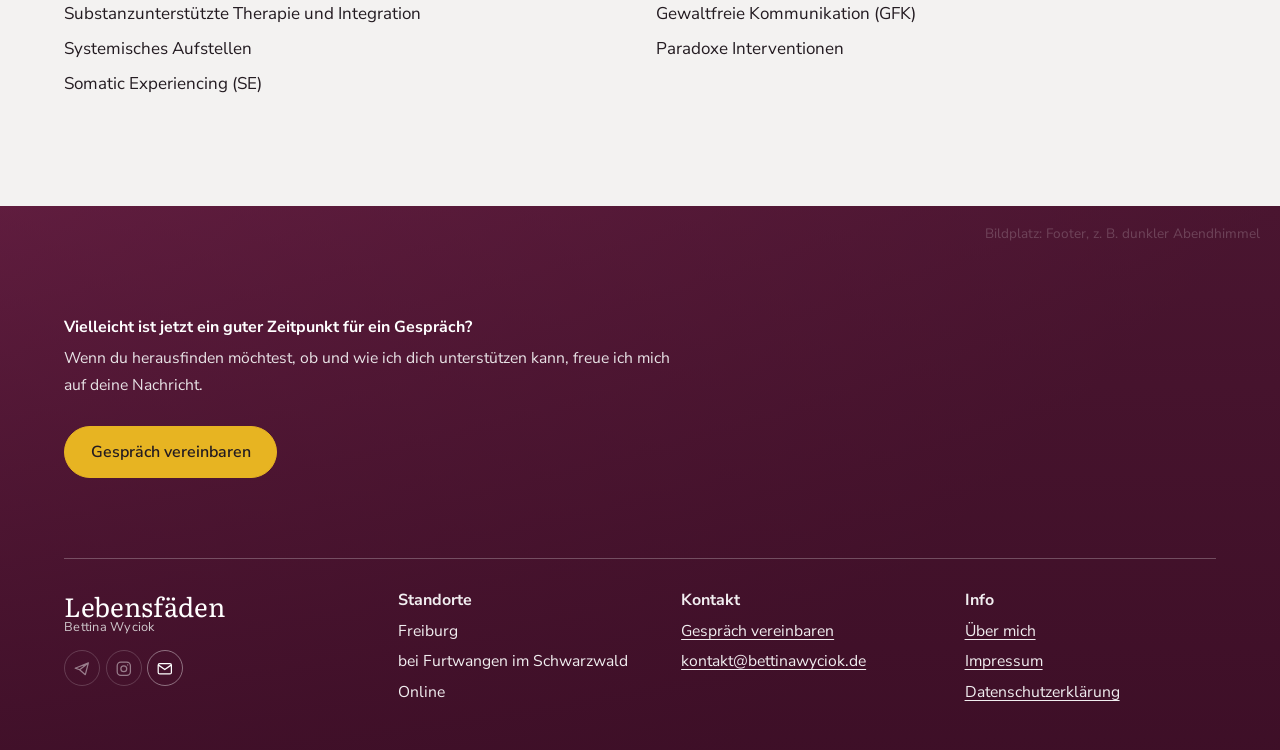
==== commit 57cdadaf: "Farbe dezenter Richtung Brombeer, Footer in Beerenton Co-Authored-By: Claude Sonnet 5.5 <noreply@ant" ====
--- a/about/index.html
+++ b/about/index.html
@@ -8,7 +8,7 @@
 <meta name="theme-color" content="#ffffff">
 <link rel="preload" href="../schriften/literata-latin-400-normal.woff2" as="font" type="font/woff2" crossorigin>
 <link rel="preload" href="../schriften/nunito-sans-latin-400-normal.woff2" as="font" type="font/woff2" crossorigin>
-<link rel="stylesheet" href="../styles.css?v=6">
+<link rel="stylesheet" href="../styles.css?v=7">
 <script>document.documentElement.classList.add('js')</script>
 </head>
 <body class="unter">
@@ -36,6 +36,6 @@
     </div>
   </div>
 </footer>
-<script src="../main.js?v=6" defer></script>
+<script src="../main.js?v=7" defer></script>
 </body>
 </html>
--- a/styles.css
+++ b/styles.css
@@ -9,9 +9,9 @@
   --papier: #ffffff;
   --tinte: #231b21;
   --leise: #5d535b;
-  --fuchsia: #b0236b;
-  --fuchsia-dunkel: #8c1a55;
-  --fuchsia-hell: #f9e6f0;
+  --fuchsia: #8a2755;
+  --fuchsia-dunkel: #6c1c42;
+  --fuchsia-hell: #f5e8ee;
   --gold: #e7b422;
   --gold-dunkel: #c8930c;
   --gold-hell: #fff3cc;
@@ -103,7 +103,6 @@
 .hero { min-height: calc(100lvh - var(--kopf)); display: flex; align-items: center; padding: 3rem var(--rand); }
 .kopfbild { min-height: 32rem; display: flex; align-items: center; padding: 4rem var(--rand); }
 .hg { position: absolute; top: 0; right: 0; bottom: 0; width: 66%; height: 100%; object-fit: cover; object-position: 55% 25%; }
-.hg[src*="ueber-kopf"] { object-position: 50% 30%; }
 .hg-platzhalter { position: absolute; top: 0; right: 0; bottom: 0; width: 62%; display: grid; place-items: center; text-align: center; padding: 1rem 1rem 1rem 30%; background: var(--grau-platz); color: var(--leise); font-size: .95rem; }
 .hero::before, .kopfbild::before { content: ""; position: absolute; inset: 0; z-index: 1; background: linear-gradient(90deg, #fff 30%, rgba(255, 255, 255, .88) 42%, rgba(255, 255, 255, 0) 70%); }
 .hero-inhalt { position: relative; z-index: 2; max-width: var(--breit); margin: 0 auto; width: 100%; }
@@ -238,10 +237,10 @@
 @media (prefers-reduced-motion: reduce) { .faden .glanz { display: none; } }
 
 /* Fuß mit halbtransparentem Bild im Hintergrund */
-.fuss { position: relative; isolation: isolate; overflow: hidden; background: var(--tinte); color: #f1eef0; padding: 7rem var(--rand) 2.5rem; font-size: .98rem; }
-.fuss-bg { position: absolute; inset: 0; z-index: -2; display: grid; place-items: start end; padding: 1rem 1.25rem; background: #8b8489; color: rgba(255, 255, 255, .75); font-size: .85rem; }
+.fuss { position: relative; isolation: isolate; overflow: hidden; background: #4a1530; color: #f1eef0; padding: 7rem var(--rand) 2.5rem; font-size: .98rem; }
+.fuss-bg { position: absolute; inset: 0; z-index: -2; display: grid; place-items: start end; padding: 1rem 1.25rem; background: linear-gradient(135deg, #7a2650 0%, #4a1530 70%); color: rgba(255, 255, 255, .45); font-size: .85rem; }
 img.fuss-bg { object-fit: cover; width: 100%; height: 100%; padding: 0; }
-.fuss::before { content: ""; position: absolute; inset: 0; z-index: -1; background: linear-gradient(180deg, rgba(35, 27, 33, .74), rgba(35, 27, 33, .92)); }
+.fuss::before { content: ""; position: absolute; inset: 0; z-index: -1; background: linear-gradient(180deg, rgba(74, 21, 48, .55), rgba(60, 14, 38, .88)); }
 .fuss a { color: #f1eef0; }
 .fuss a:hover { color: var(--gold); }
 .fuss-innen { max-width: var(--breit); margin: 0 auto; }
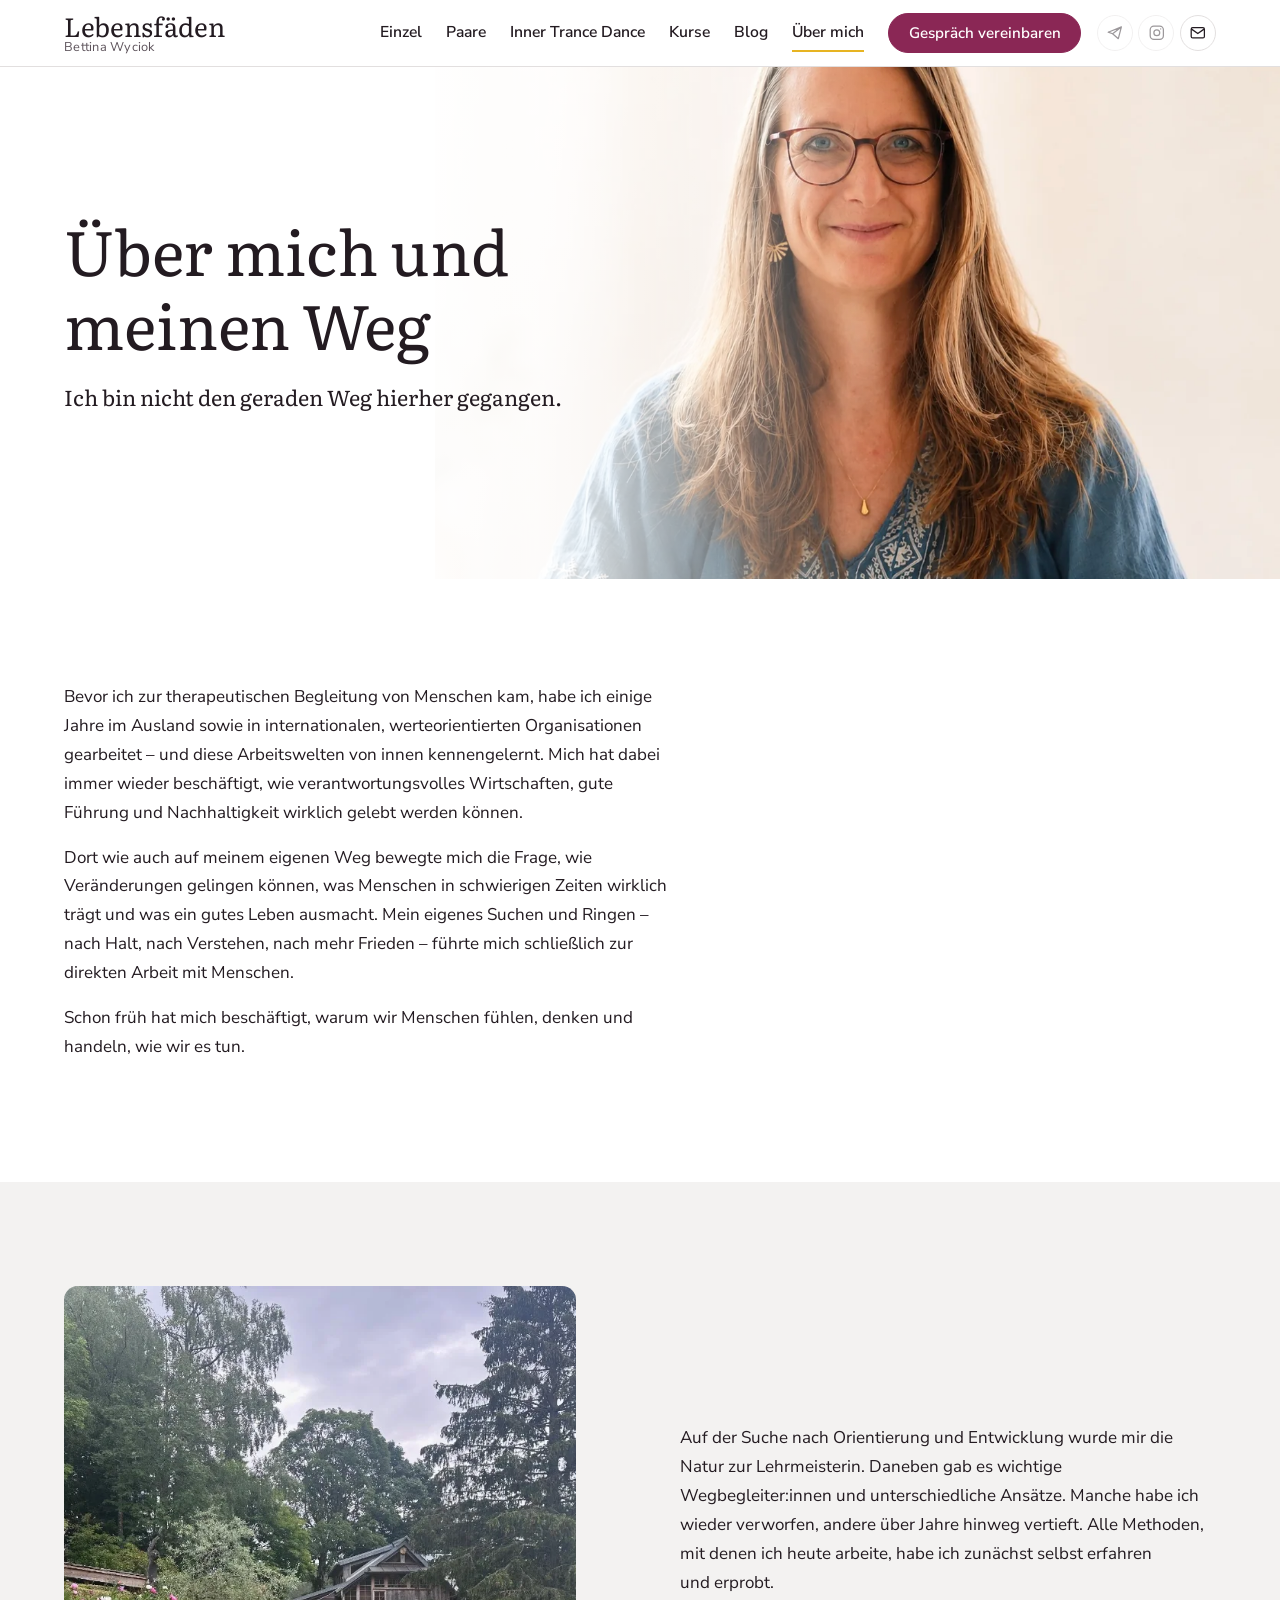
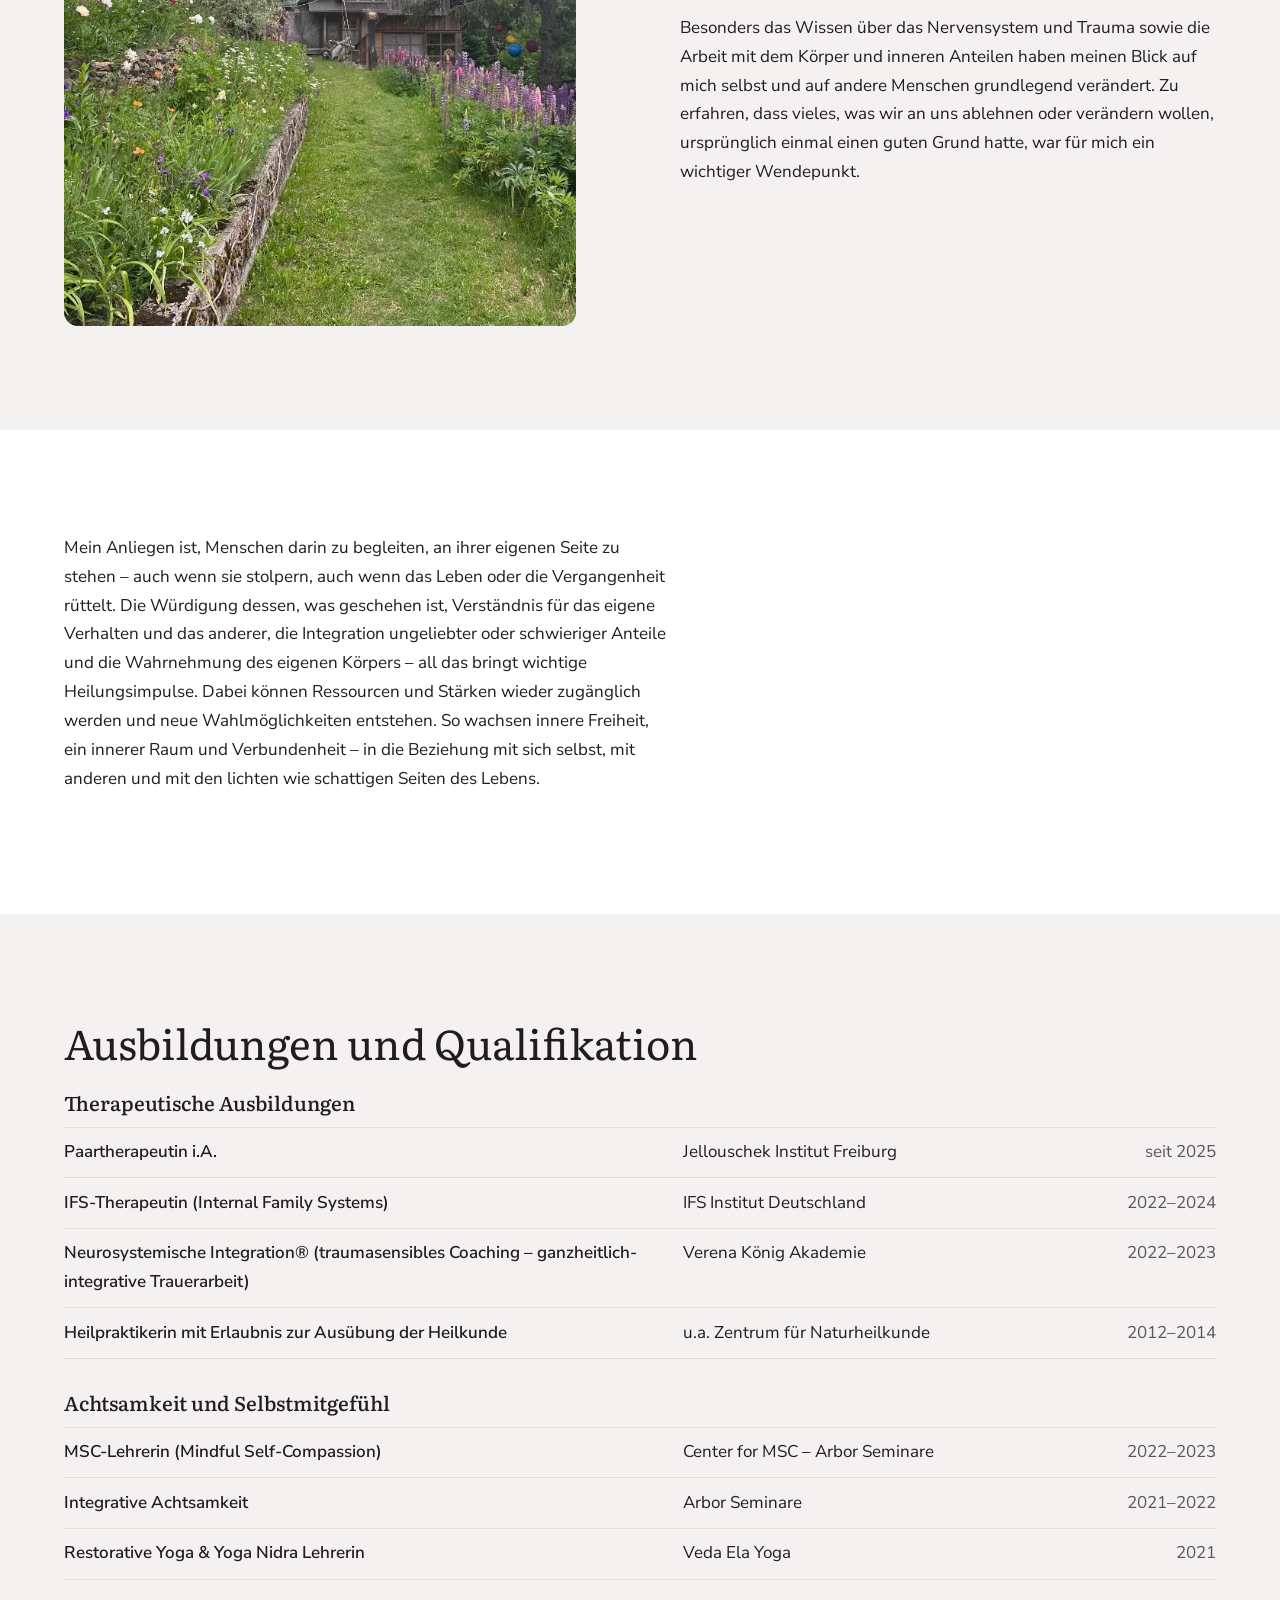
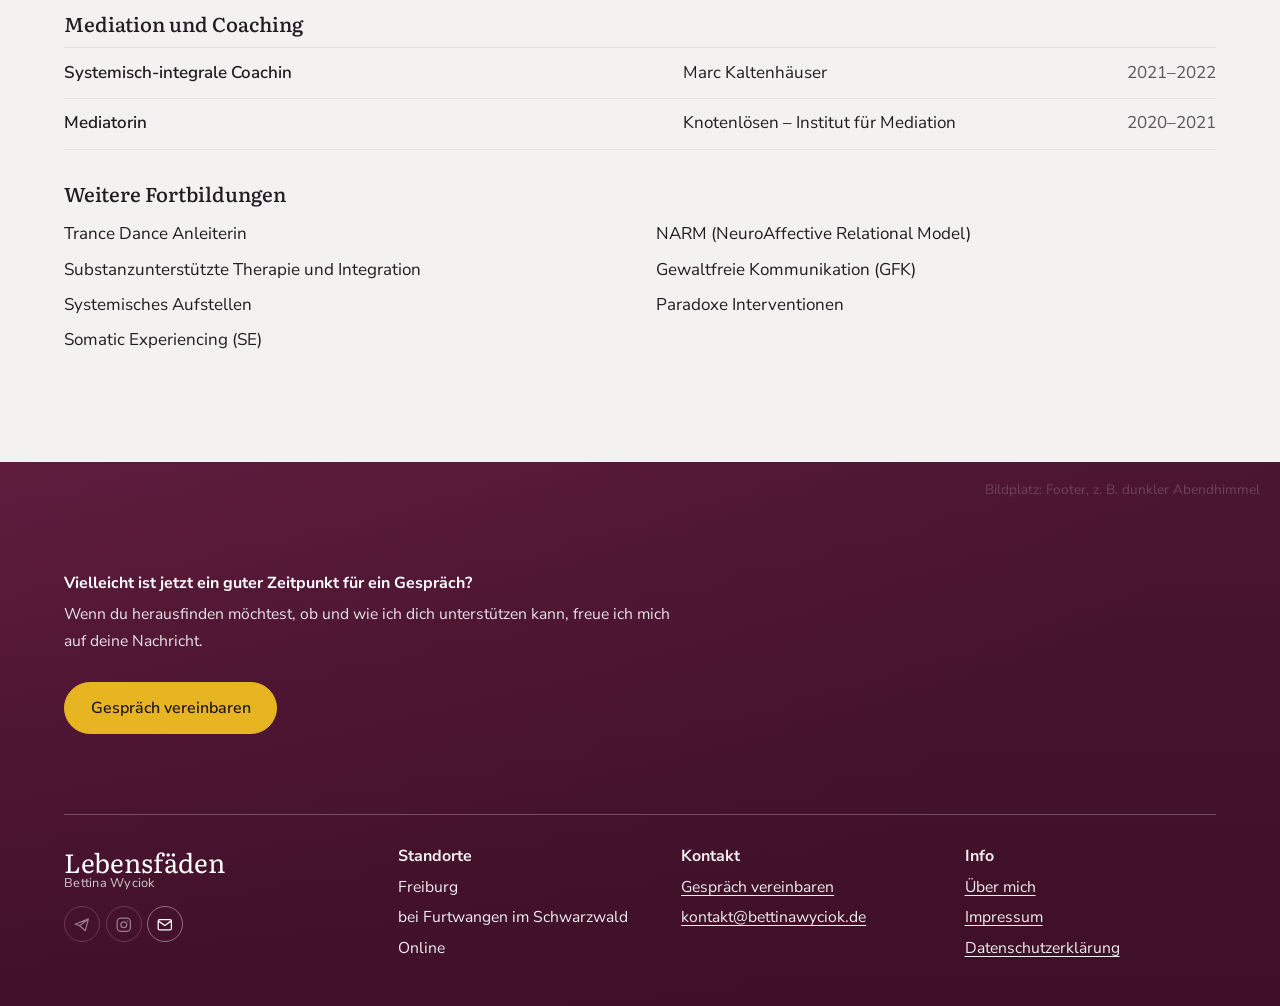
==== commit 70a2ca21: "Weitere Bilder eingesetzt (Gemälde, Haus, Himmel) Co-Authored-By: Claude Sonnet 5.5 <noreply@anthrop" ====
--- a/about/index.html
+++ b/about/index.html
@@ -22,7 +22,7 @@
   </div>
 </div></header>
 <main id="inhalt">
-<section class="kopfbild"><img class="hg" src="../bilder/ueber-kopf.webp" width="1224" height="1229" alt=""><div class="hero-inhalt"><h1>Über mich und meinen Weg</h1><p class="leitsatz">Ich bin nicht den geraden Weg hierher gegangen.</p></div></section><section class="abschnitt"><div class="innen"><div class="text"><p>Bevor ich zur therapeutischen Begleitung von Menschen kam, habe ich einige Jahre im Ausland sowie in internationalen, werteorientierten Organisationen gearbeitet – und diese Arbeitswelten von innen kennengelernt. Mich hat dabei immer wieder beschäftigt, wie verantwortungsvolles Wirtschaften, gute Führung und Nachhaltigkeit wirklich gelebt werden können.</p><p>Dort wie auch auf meinem eigenen Weg bewegte mich die Frage, wie Veränderungen gelingen können, was Menschen in schwierigen Zeiten wirklich trägt und was ein gutes Leben ausmacht. Mein eigenes Suchen und Ringen – nach Halt, nach Verstehen, nach mehr Frieden – führte mich schließlich zur direkten Arbeit mit Menschen.</p><p>Schon früh hat mich beschäftigt, warum wir Menschen fühlen, denken und handeln, wie wir es tun.</p></div></div></section><section class="abschnitt tint"><div class="innen"><div class="zweispaltig umgekehrt"><div class="text"><p>Auf der Suche nach Orientierung und Entwicklung wurde mir die Natur zur Lehrmeisterin. Daneben gab es wichtige Wegbegleiter:innen und unterschiedliche Ansätze. Manche habe ich wieder verworfen, andere über Jahre hinweg vertieft. Alle Methoden, mit denen ich heute arbeite, habe ich zunächst selbst erfahren und erprobt.</p><p>Besonders das Wissen über das Nervensystem und Trauma sowie die Arbeit mit dem Körper und inneren Anteilen haben meinen Blick auf mich selbst und auf andere Menschen grundlegend verändert. Zu erfahren, dass vieles, was wir an uns ablehnen oder verändern wollen, ursprünglich einmal einen guten Grund hatte, war für mich ein wichtiger Wendepunkt.</p></div><figure class="foto weit"><figure class="platzhalter r43" role="img" aria-label="Platzhalter für Bild: Ort im Schwarzwald"><span>Bildplatz: Ort im Schwarzwald</span></figure></figure></div></div></section><section class="abschnitt"><div class="innen"><div class="text"><p>Mein Anliegen ist, Menschen darin zu begleiten, an ihrer eigenen Seite zu stehen – auch wenn sie stolpern, auch wenn das Leben oder die Vergangenheit rüttelt. Die Würdigung dessen, was geschehen ist, Verständnis für das eigene Verhalten und das anderer, die Integration ungeliebter oder schwieriger Anteile und die Wahrnehmung des eigenen Körpers – all das bringt wichtige Heilungsimpulse. Dabei können Ressourcen und Stärken wieder zugänglich werden und neue Wahlmöglichkeiten entstehen. So wachsen innere Freiheit, ein innerer Raum und Verbundenheit – in die Beziehung mit sich selbst, mit anderen und mit den lichten wie schattigen Seiten des Lebens.</p></div></div></section><section class="abschnitt tint"><div class="innen"><h2>Ausbildungen und Qualifikation</h2><h3 class="gruppe">Therapeutische Ausbildungen</h3><ul class="qualis"><li><span class="titel">Paartherapeutin i.A.</span><span class="institut">Jellouschek Institut Freiburg</span><span class="jahr">seit 2025</span></li><li><span class="titel">IFS-Therapeutin (Internal Family Systems)</span><span class="institut">IFS Institut Deutschland</span><span class="jahr">2022–2024</span></li><li><span class="titel">Neurosystemische Integration® (traumasensibles Coaching – ganzheitlich-integrative Trauerarbeit)</span><span class="institut">Verena König Akademie</span><span class="jahr">2022–2023</span></li><li><span class="titel">Heilpraktikerin mit Erlaubnis zur Ausübung der Heilkunde</span><span class="institut">u.a. Zentrum für Naturheilkunde</span><span class="jahr">2012–2014</span></li></ul><h3 class="gruppe">Achtsamkeit und Selbstmitgefühl</h3><ul class="qualis"><li><span class="titel">MSC-Lehrerin (Mindful Self-Compassion)</span><span class="institut">Center for MSC – Arbor Seminare</span><span class="jahr">2022–2023</span></li><li><span class="titel">Integrative Achtsamkeit</span><span class="institut">Arbor Seminare</span><span class="jahr">2021–2022</span></li><li><span class="titel">Restorative Yoga &amp; Yoga Nidra Lehrerin</span><span class="institut">Veda Ela Yoga</span><span class="jahr">2021</span></li></ul><h3 class="gruppe">Mediation und Coaching</h3><ul class="qualis"><li><span class="titel">Systemisch-integrale Coachin</span><span class="institut">Marc Kaltenhäuser</span><span class="jahr">2021–2022</span></li><li><span class="titel">Mediatorin</span><span class="institut">Knotenlösen – Institut für Mediation</span><span class="jahr">2020–2021</span></li></ul><h3 class="gruppe">Weitere Fortbildungen</h3><ul class="einfach"><li>Trance Dance Anleiterin</li><li>Substanzunterstützte Therapie und Integration</li><li>Systemisches Aufstellen</li><li>Somatic Experiencing (SE)</li><li>NARM (NeuroAffective Relational Model)</li><li>Gewaltfreie Kommunikation (GFK)</li><li>Paradoxe Interventionen</li></ul></div></section>
+<section class="kopfbild"><img class="hg" src="../bilder/ueber-kopf.webp" width="1224" height="1229" alt=""><div class="hero-inhalt"><h1>Über mich und meinen Weg</h1><p class="leitsatz">Ich bin nicht den geraden Weg hierher gegangen.</p></div></section><section class="abschnitt"><div class="innen"><div class="text"><p>Bevor ich zur therapeutischen Begleitung von Menschen kam, habe ich einige Jahre im Ausland sowie in internationalen, werteorientierten Organisationen gearbeitet – und diese Arbeitswelten von innen kennengelernt. Mich hat dabei immer wieder beschäftigt, wie verantwortungsvolles Wirtschaften, gute Führung und Nachhaltigkeit wirklich gelebt werden können.</p><p>Dort wie auch auf meinem eigenen Weg bewegte mich die Frage, wie Veränderungen gelingen können, was Menschen in schwierigen Zeiten wirklich trägt und was ein gutes Leben ausmacht. Mein eigenes Suchen und Ringen – nach Halt, nach Verstehen, nach mehr Frieden – führte mich schließlich zur direkten Arbeit mit Menschen.</p><p>Schon früh hat mich beschäftigt, warum wir Menschen fühlen, denken und handeln, wie wir es tun.</p></div></div></section><section class="abschnitt tint"><div class="innen"><div class="zweispaltig umgekehrt"><div class="text"><p>Auf der Suche nach Orientierung und Entwicklung wurde mir die Natur zur Lehrmeisterin. Daneben gab es wichtige Wegbegleiter:innen und unterschiedliche Ansätze. Manche habe ich wieder verworfen, andere über Jahre hinweg vertieft. Alle Methoden, mit denen ich heute arbeite, habe ich zunächst selbst erfahren und erprobt.</p><p>Besonders das Wissen über das Nervensystem und Trauma sowie die Arbeit mit dem Körper und inneren Anteilen haben meinen Blick auf mich selbst und auf andere Menschen grundlegend verändert. Zu erfahren, dass vieles, was wir an uns ablehnen oder verändern wollen, ursprünglich einmal einen guten Grund hatte, war für mich ein wichtiger Wendepunkt.</p></div><figure class="foto weit"><img src="../bilder/ort.webp" width="1125" height="839" alt="Das Haus im Schwarzwald mit Garten" loading="lazy"></figure></div></div></section><section class="abschnitt"><div class="innen"><div class="text"><p>Mein Anliegen ist, Menschen darin zu begleiten, an ihrer eigenen Seite zu stehen – auch wenn sie stolpern, auch wenn das Leben oder die Vergangenheit rüttelt. Die Würdigung dessen, was geschehen ist, Verständnis für das eigene Verhalten und das anderer, die Integration ungeliebter oder schwieriger Anteile und die Wahrnehmung des eigenen Körpers – all das bringt wichtige Heilungsimpulse. Dabei können Ressourcen und Stärken wieder zugänglich werden und neue Wahlmöglichkeiten entstehen. So wachsen innere Freiheit, ein innerer Raum und Verbundenheit – in die Beziehung mit sich selbst, mit anderen und mit den lichten wie schattigen Seiten des Lebens.</p></div></div></section><section class="abschnitt tint"><div class="innen"><h2>Ausbildungen und Qualifikation</h2><h3 class="gruppe">Therapeutische Ausbildungen</h3><ul class="qualis"><li><span class="titel">Paartherapeutin i.A.</span><span class="institut">Jellouschek Institut Freiburg</span><span class="jahr">seit 2025</span></li><li><span class="titel">IFS-Therapeutin (Internal Family Systems)</span><span class="institut">IFS Institut Deutschland</span><span class="jahr">2022–2024</span></li><li><span class="titel">Neurosystemische Integration® (traumasensibles Coaching – ganzheitlich-integrative Trauerarbeit)</span><span class="institut">Verena König Akademie</span><span class="jahr">2022–2023</span></li><li><span class="titel">Heilpraktikerin mit Erlaubnis zur Ausübung der Heilkunde</span><span class="institut">u.a. Zentrum für Naturheilkunde</span><span class="jahr">2012–2014</span></li></ul><h3 class="gruppe">Achtsamkeit und Selbstmitgefühl</h3><ul class="qualis"><li><span class="titel">MSC-Lehrerin (Mindful Self-Compassion)</span><span class="institut">Center for MSC – Arbor Seminare</span><span class="jahr">2022–2023</span></li><li><span class="titel">Integrative Achtsamkeit</span><span class="institut">Arbor Seminare</span><span class="jahr">2021–2022</span></li><li><span class="titel">Restorative Yoga &amp; Yoga Nidra Lehrerin</span><span class="institut">Veda Ela Yoga</span><span class="jahr">2021</span></li></ul><h3 class="gruppe">Mediation und Coaching</h3><ul class="qualis"><li><span class="titel">Systemisch-integrale Coachin</span><span class="institut">Marc Kaltenhäuser</span><span class="jahr">2021–2022</span></li><li><span class="titel">Mediatorin</span><span class="institut">Knotenlösen – Institut für Mediation</span><span class="jahr">2020–2021</span></li></ul><h3 class="gruppe">Weitere Fortbildungen</h3><ul class="einfach"><li>Trance Dance Anleiterin</li><li>Substanzunterstützte Therapie und Integration</li><li>Systemisches Aufstellen</li><li>Somatic Experiencing (SE)</li><li>NARM (NeuroAffective Relational Model)</li><li>Gewaltfreie Kommunikation (GFK)</li><li>Paradoxe Interventionen</li></ul></div></section>
 </main>
 <footer class="fuss">
   <div class="fuss-bg" role="img" aria-label="Platzhalter für Bild: Footer"><span>Bildplatz: Footer, z. B. dunkler Abendhimmel</span></div>
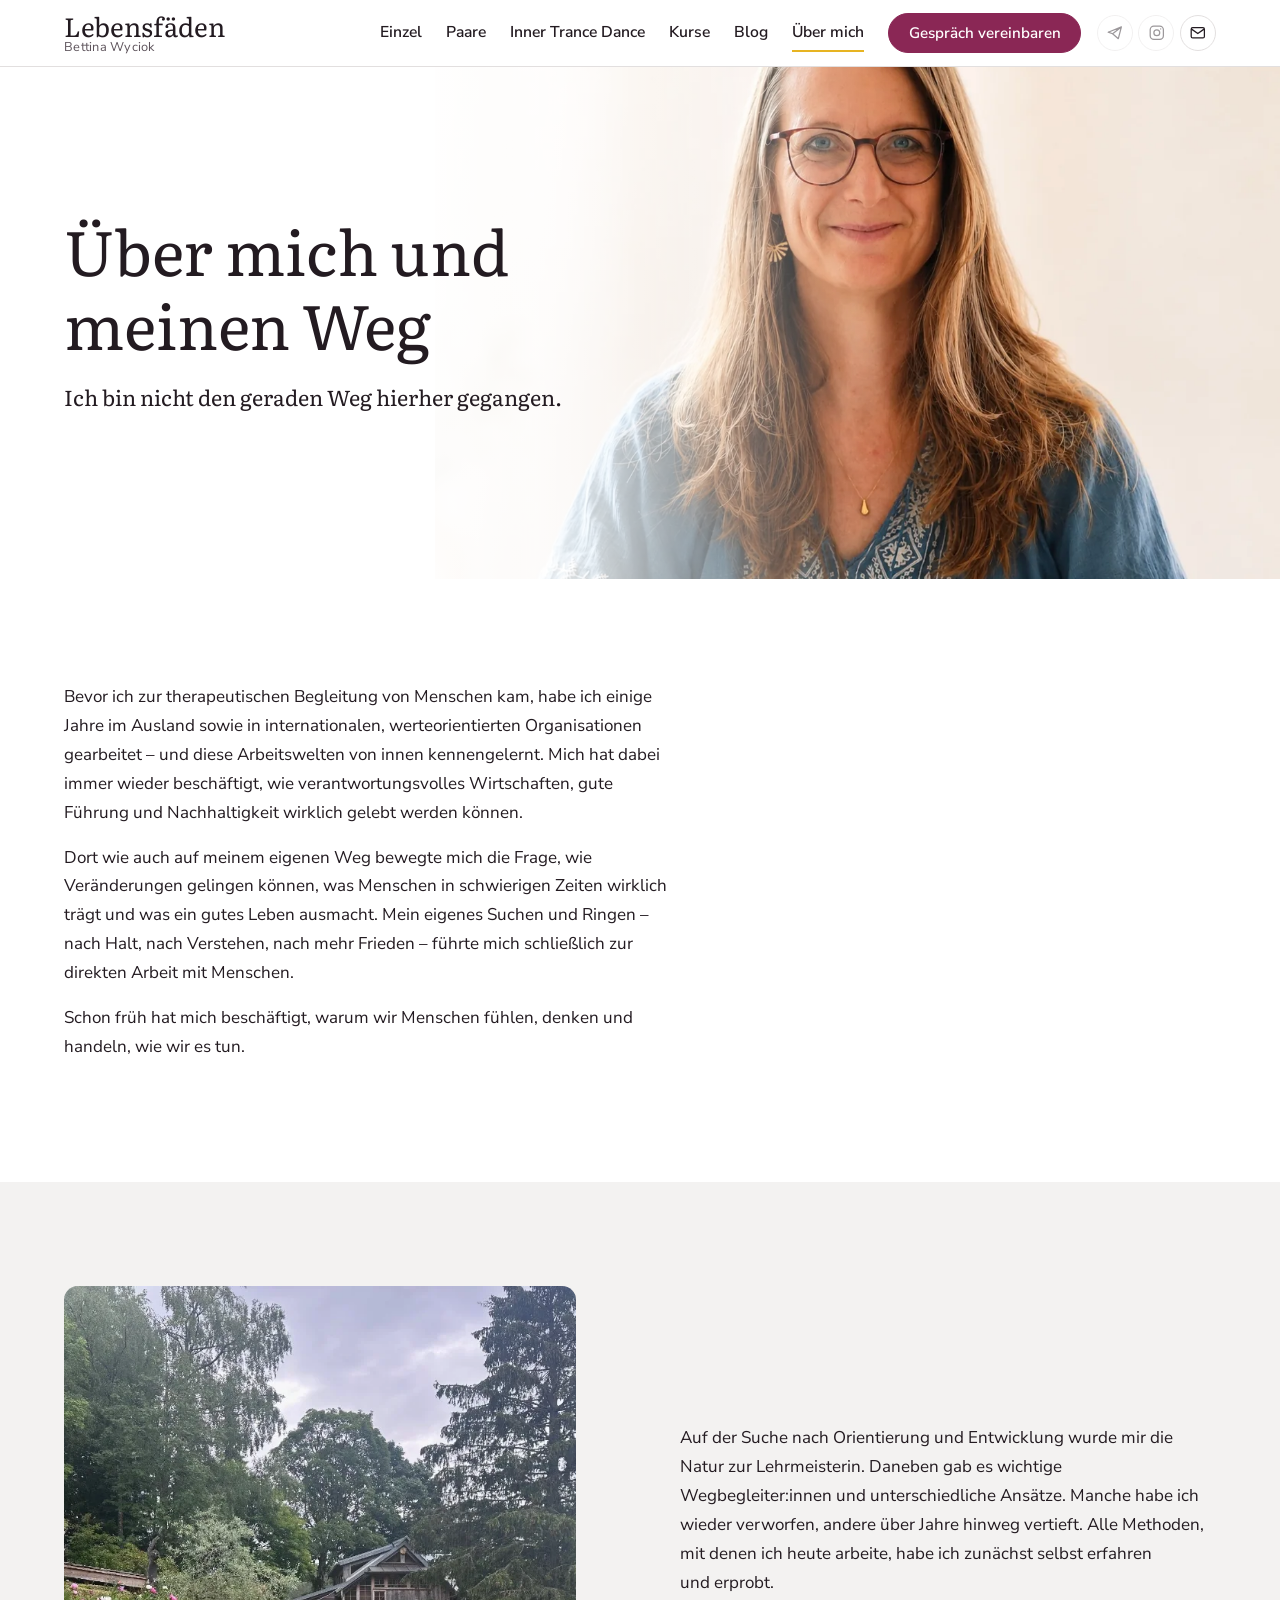
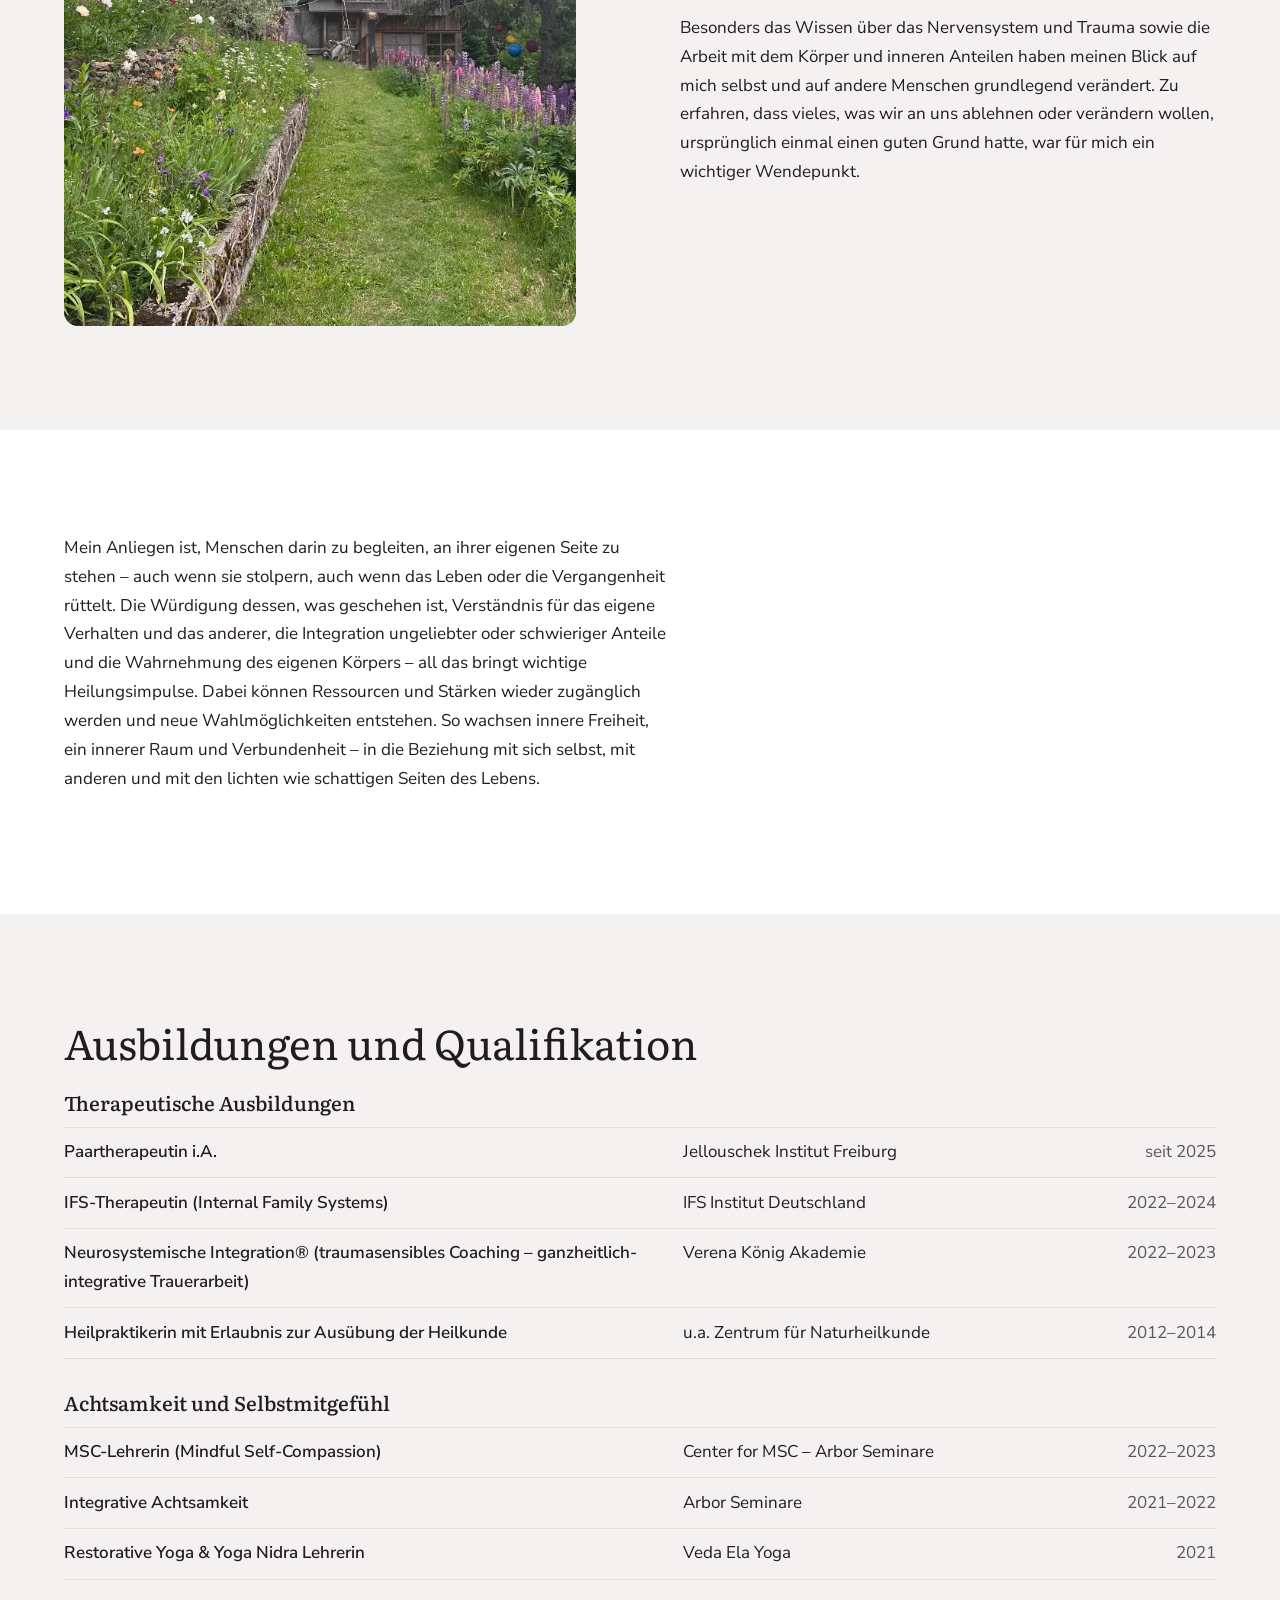
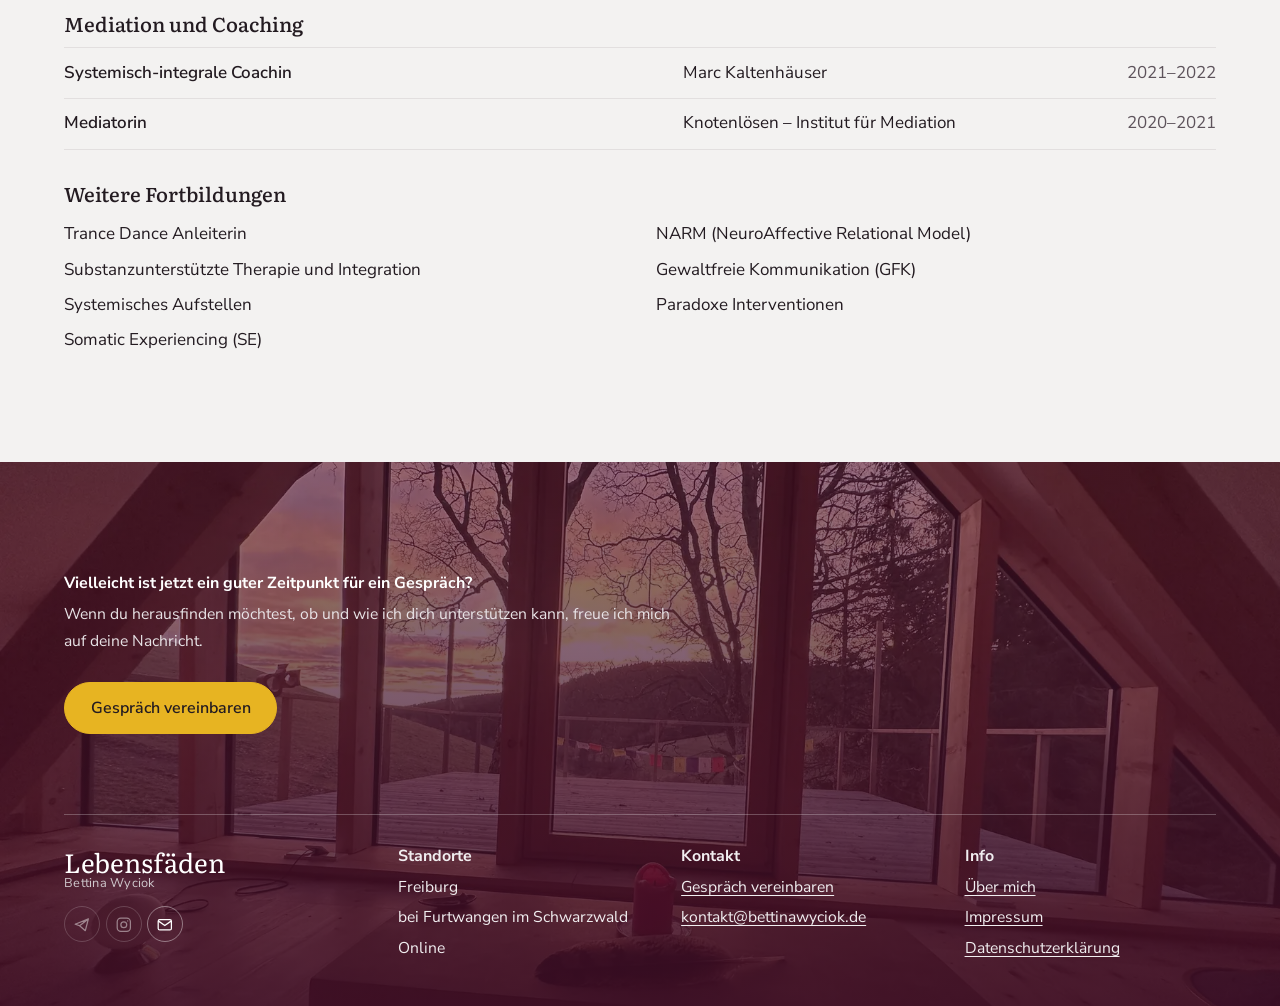
==== commit 5fc962f8: "Raumbilder eingesetzt (Footer, Kerze, Kurse, Paar, Blog) Co-Authored-By: Claude Sonnet 5.5 <noreply@" ====
--- a/about/index.html
+++ b/about/index.html
@@ -25,7 +25,7 @@
 <section class="kopfbild"><img class="hg" src="../bilder/ueber-kopf.webp" width="1224" height="1229" alt=""><div class="hero-inhalt"><h1>Über mich und meinen Weg</h1><p class="leitsatz">Ich bin nicht den geraden Weg hierher gegangen.</p></div></section><section class="abschnitt"><div class="innen"><div class="text"><p>Bevor ich zur therapeutischen Begleitung von Menschen kam, habe ich einige Jahre im Ausland sowie in internationalen, werteorientierten Organisationen gearbeitet – und diese Arbeitswelten von innen kennengelernt. Mich hat dabei immer wieder beschäftigt, wie verantwortungsvolles Wirtschaften, gute Führung und Nachhaltigkeit wirklich gelebt werden können.</p><p>Dort wie auch auf meinem eigenen Weg bewegte mich die Frage, wie Veränderungen gelingen können, was Menschen in schwierigen Zeiten wirklich trägt und was ein gutes Leben ausmacht. Mein eigenes Suchen und Ringen – nach Halt, nach Verstehen, nach mehr Frieden – führte mich schließlich zur direkten Arbeit mit Menschen.</p><p>Schon früh hat mich beschäftigt, warum wir Menschen fühlen, denken und handeln, wie wir es tun.</p></div></div></section><section class="abschnitt tint"><div class="innen"><div class="zweispaltig umgekehrt"><div class="text"><p>Auf der Suche nach Orientierung und Entwicklung wurde mir die Natur zur Lehrmeisterin. Daneben gab es wichtige Wegbegleiter:innen und unterschiedliche Ansätze. Manche habe ich wieder verworfen, andere über Jahre hinweg vertieft. Alle Methoden, mit denen ich heute arbeite, habe ich zunächst selbst erfahren und erprobt.</p><p>Besonders das Wissen über das Nervensystem und Trauma sowie die Arbeit mit dem Körper und inneren Anteilen haben meinen Blick auf mich selbst und auf andere Menschen grundlegend verändert. Zu erfahren, dass vieles, was wir an uns ablehnen oder verändern wollen, ursprünglich einmal einen guten Grund hatte, war für mich ein wichtiger Wendepunkt.</p></div><figure class="foto weit"><img src="../bilder/ort.webp" width="1125" height="839" alt="Das Haus im Schwarzwald mit Garten" loading="lazy"></figure></div></div></section><section class="abschnitt"><div class="innen"><div class="text"><p>Mein Anliegen ist, Menschen darin zu begleiten, an ihrer eigenen Seite zu stehen – auch wenn sie stolpern, auch wenn das Leben oder die Vergangenheit rüttelt. Die Würdigung dessen, was geschehen ist, Verständnis für das eigene Verhalten und das anderer, die Integration ungeliebter oder schwieriger Anteile und die Wahrnehmung des eigenen Körpers – all das bringt wichtige Heilungsimpulse. Dabei können Ressourcen und Stärken wieder zugänglich werden und neue Wahlmöglichkeiten entstehen. So wachsen innere Freiheit, ein innerer Raum und Verbundenheit – in die Beziehung mit sich selbst, mit anderen und mit den lichten wie schattigen Seiten des Lebens.</p></div></div></section><section class="abschnitt tint"><div class="innen"><h2>Ausbildungen und Qualifikation</h2><h3 class="gruppe">Therapeutische Ausbildungen</h3><ul class="qualis"><li><span class="titel">Paartherapeutin i.A.</span><span class="institut">Jellouschek Institut Freiburg</span><span class="jahr">seit 2025</span></li><li><span class="titel">IFS-Therapeutin (Internal Family Systems)</span><span class="institut">IFS Institut Deutschland</span><span class="jahr">2022–2024</span></li><li><span class="titel">Neurosystemische Integration® (traumasensibles Coaching – ganzheitlich-integrative Trauerarbeit)</span><span class="institut">Verena König Akademie</span><span class="jahr">2022–2023</span></li><li><span class="titel">Heilpraktikerin mit Erlaubnis zur Ausübung der Heilkunde</span><span class="institut">u.a. Zentrum für Naturheilkunde</span><span class="jahr">2012–2014</span></li></ul><h3 class="gruppe">Achtsamkeit und Selbstmitgefühl</h3><ul class="qualis"><li><span class="titel">MSC-Lehrerin (Mindful Self-Compassion)</span><span class="institut">Center for MSC – Arbor Seminare</span><span class="jahr">2022–2023</span></li><li><span class="titel">Integrative Achtsamkeit</span><span class="institut">Arbor Seminare</span><span class="jahr">2021–2022</span></li><li><span class="titel">Restorative Yoga &amp; Yoga Nidra Lehrerin</span><span class="institut">Veda Ela Yoga</span><span class="jahr">2021</span></li></ul><h3 class="gruppe">Mediation und Coaching</h3><ul class="qualis"><li><span class="titel">Systemisch-integrale Coachin</span><span class="institut">Marc Kaltenhäuser</span><span class="jahr">2021–2022</span></li><li><span class="titel">Mediatorin</span><span class="institut">Knotenlösen – Institut für Mediation</span><span class="jahr">2020–2021</span></li></ul><h3 class="gruppe">Weitere Fortbildungen</h3><ul class="einfach"><li>Trance Dance Anleiterin</li><li>Substanzunterstützte Therapie und Integration</li><li>Systemisches Aufstellen</li><li>Somatic Experiencing (SE)</li><li>NARM (NeuroAffective Relational Model)</li><li>Gewaltfreie Kommunikation (GFK)</li><li>Paradoxe Interventionen</li></ul></div></section>
 </main>
 <footer class="fuss">
-  <div class="fuss-bg" role="img" aria-label="Platzhalter für Bild: Footer"><span>Bildplatz: Footer, z. B. dunkler Abendhimmel</span></div>
+  <img class="fuss-bg" src="../bilder/fuss.webp" width="1800" height="1350" alt="">
   <div class="fuss-innen">
     <div class="fuss-cta"><h2>Vielleicht ist jetzt ein guter Zeitpunkt für ein Gespräch?</h2><p>Wenn du herausfinden möchtest, ob und wie ich dich unterstützen kann, freue ich mich auf deine Nachricht.</p><div class="knoepfe"><a class="knopf hell" href="mailto:kontakt@bettinawyciok.de?subject=Gespräch%20vereinbaren">Gespräch vereinbaren</a></div></div>
     <div class="fuss-spalten">
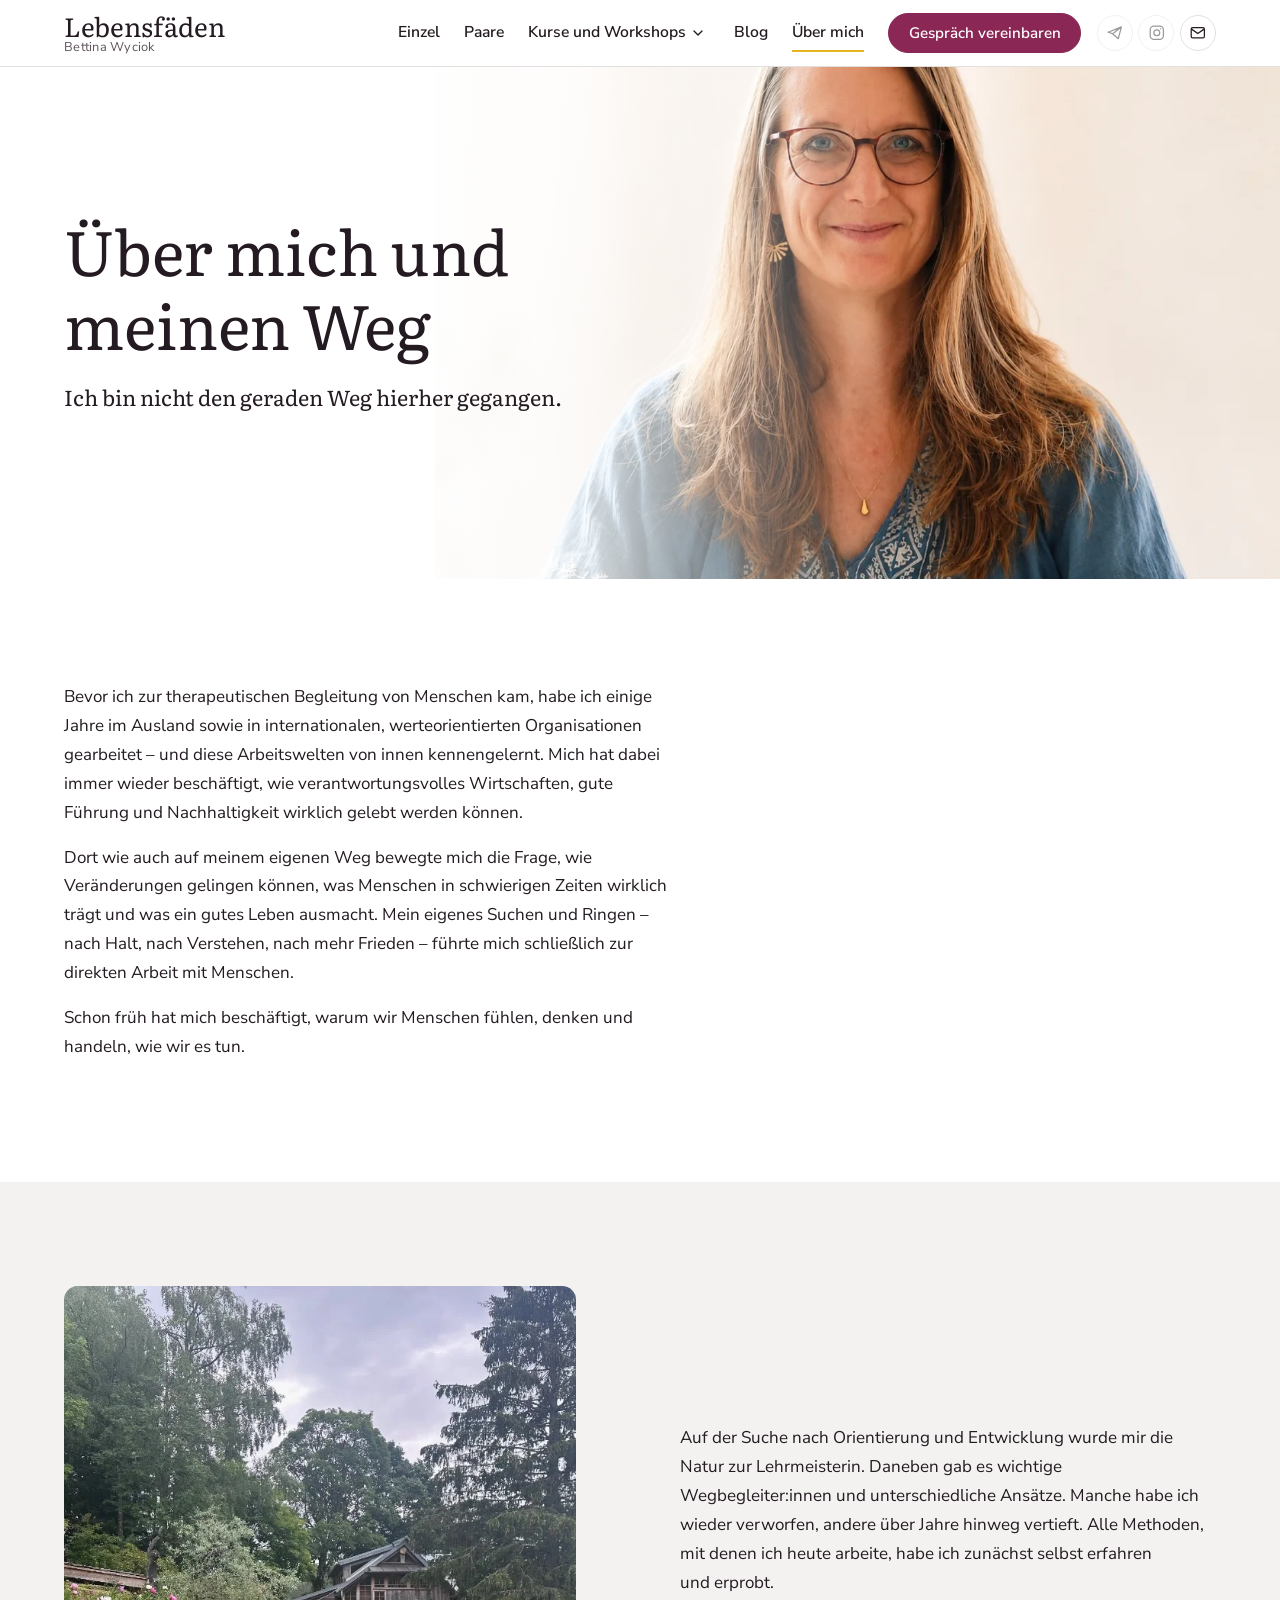
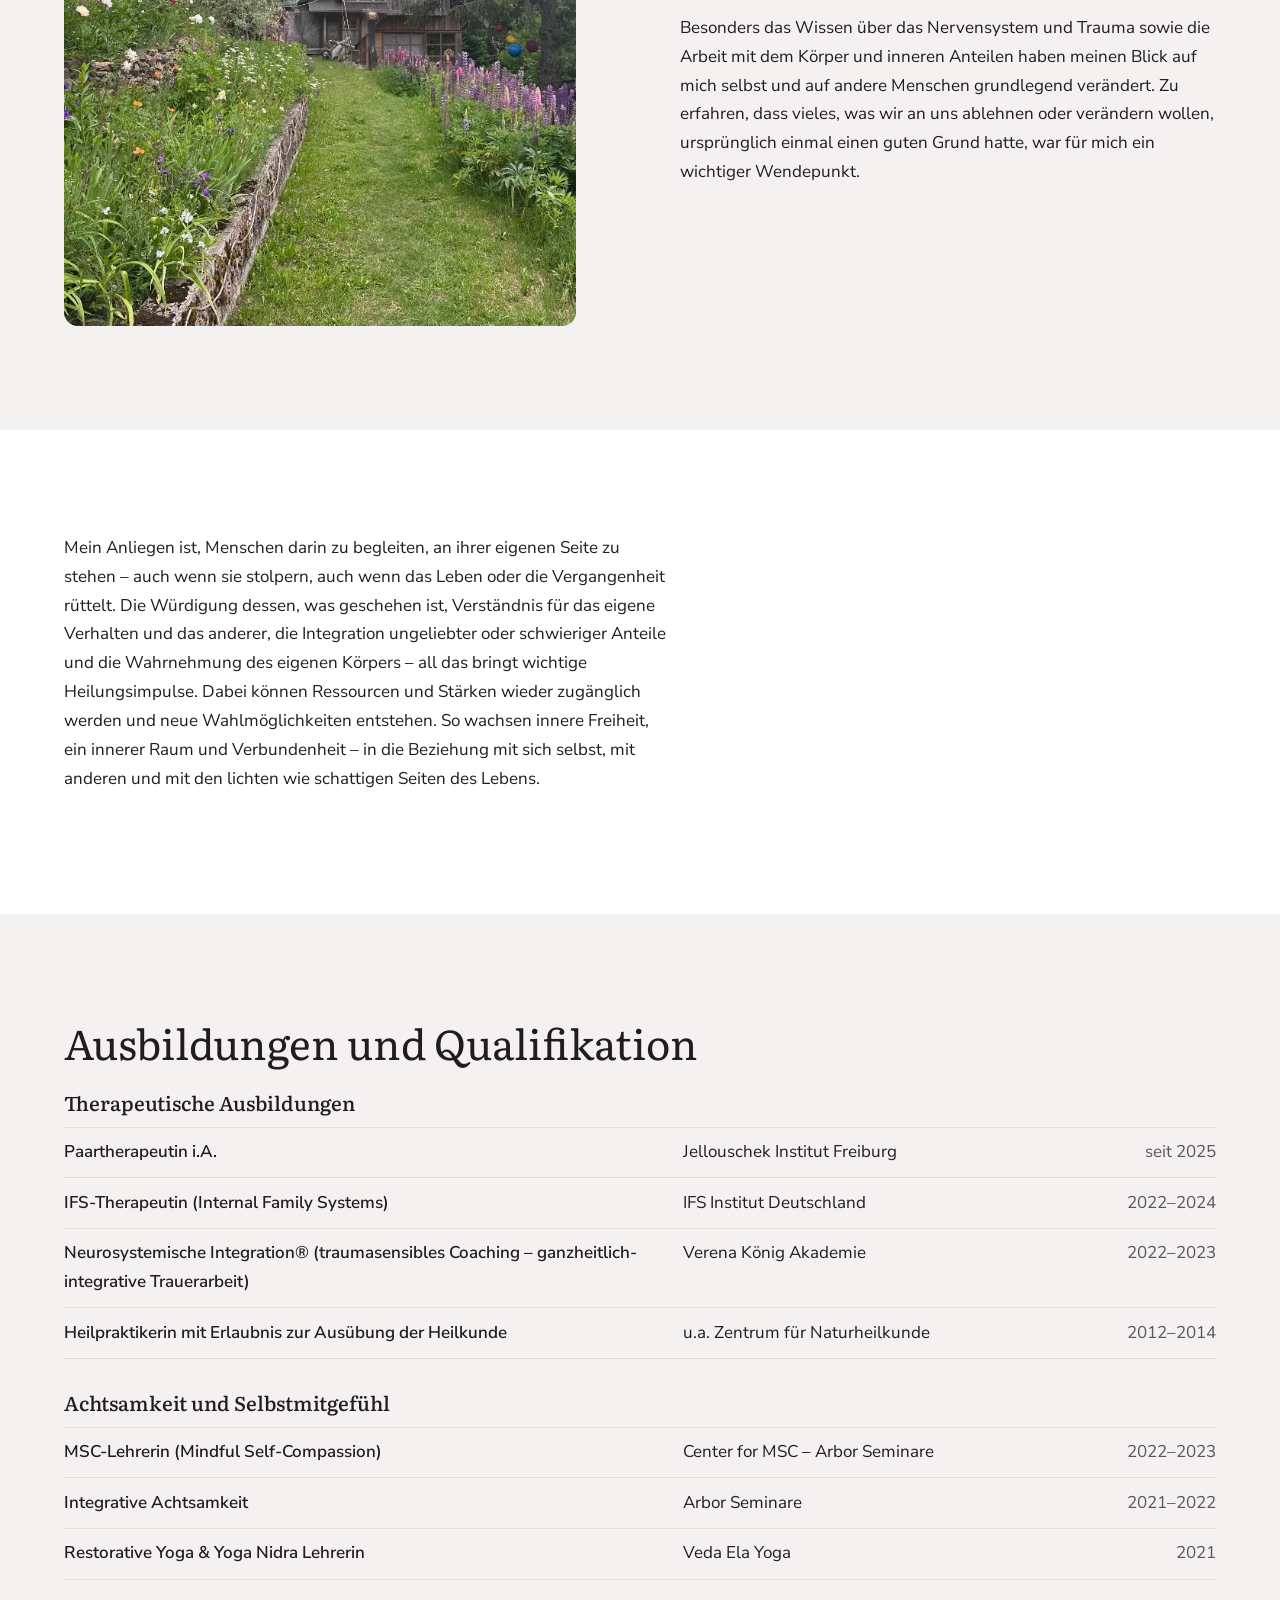
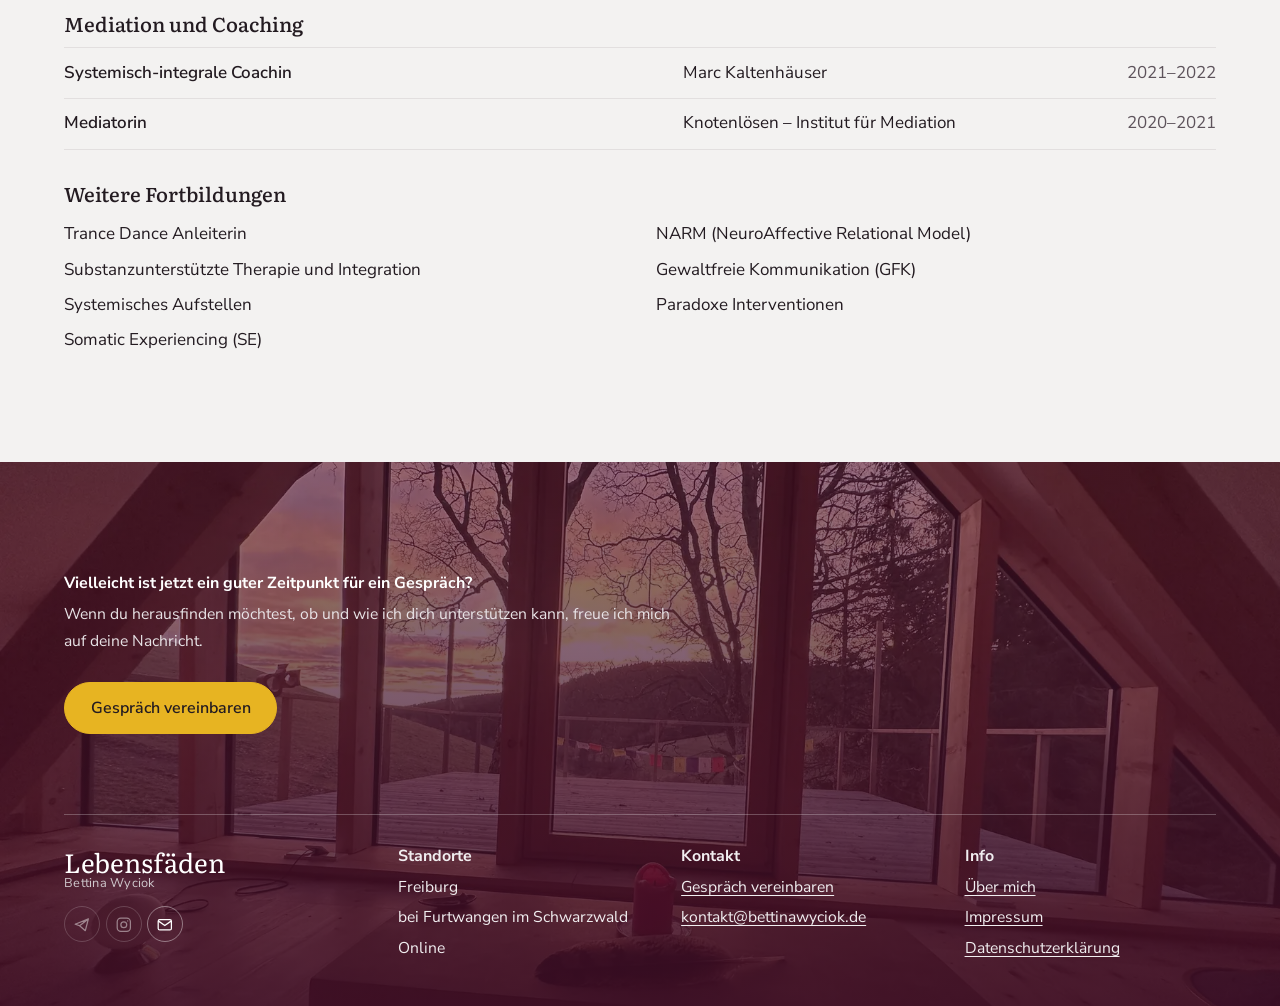
==== commit 7fe51583: "Navigation: Kurse und Workshops mit Untermenü (Inner Trance Dance, MSC), Hamburger-Symbol am Handy C" ====
--- a/about/index.html
+++ b/about/index.html
@@ -8,7 +8,7 @@
 <meta name="theme-color" content="#ffffff">
 <link rel="preload" href="../schriften/literata-latin-400-normal.woff2" as="font" type="font/woff2" crossorigin>
 <link rel="preload" href="../schriften/nunito-sans-latin-400-normal.woff2" as="font" type="font/woff2" crossorigin>
-<link rel="stylesheet" href="../styles.css?v=7">
+<link rel="stylesheet" href="../styles.css?v=10">
 <script>document.documentElement.classList.add('js')</script>
 </head>
 <body class="unter">
@@ -16,9 +16,9 @@
 <header class="kopf"><div class="kopf-innen">
   <a class="marke" href="../"><strong>Lebensfäden</strong><span>Bettina Wyciok</span></a>
   <div class="kopf-rechts">
-    <nav class="hauptmenue" id="menue" aria-label="Hauptmenü"><a href="../einzelbegleitung/">Einzel</a><a href="../paarbegleitung/">Paare</a><a href="../inner-trance-dance/">Inner Trance Dance</a><a href="../workshops-seminare/">Kurse</a><a href="../blog/">Blog</a><a href="../about/" aria-current="page">Über mich</a><a class="knopf klein" href="mailto:kontakt@bettinawyciok.de?subject=Gespräch%20vereinbaren">Gespräch vereinbaren</a><div class="icons icons-menue"><span class="icon aus" title="Telegram-Gruppe: Link folgt" aria-label="Telegram-Gruppe (Link folgt)"><svg viewBox="0 0 24 24" aria-hidden="true"><path d="M21 4L3 11.2l6 2.1M21 4l-4.2 16L9 13.3M21 4L9 13.3"/></svg></span><span class="icon aus" title="Instagram: Link folgt" aria-label="Instagram (Link folgt)"><svg viewBox="0 0 24 24" aria-hidden="true"><rect x="3" y="3" width="18" height="18" rx="5"/><circle cx="12" cy="12" r="4"/><circle cx="17.3" cy="6.7" r=".9" fill="currentColor" stroke="none"/></svg></span><a class="icon" href="mailto:kontakt@bettinawyciok.de?subject=Anfrage" aria-label="E-Mail"><svg viewBox="0 0 24 24" aria-hidden="true"><rect x="3" y="5" width="18" height="14" rx="2"/><path d="M3.5 7l8.5 6 8.5-6"/></svg></a></div></nav>
+    <nav class="hauptmenue" id="menue" aria-label="Hauptmenü"><a href="../einzelbegleitung/">Einzel</a><a href="../paarbegleitung/">Paare</a><div class="mit-unter"><a class="oben" href="../workshops-seminare/">Kurse und Workshops</a><button class="unter-knopf" type="button" aria-expanded="false" aria-label="Untermenü Kurse und Workshops"><svg viewBox="0 0 24 24" aria-hidden="true"><path d="M6 9l6 6 6-6"/></svg></button><ul class="unter-menue"><li><a href="../inner-trance-dance/">Inner Trance Dance</a></li><li><a href="../workshops-seminare/">Achtsames Selbstmitgefühl (MSC)</a></li></ul></div><a href="../blog/">Blog</a><a href="../about/" aria-current="page">Über mich</a><a class="knopf klein" href="mailto:kontakt@bettinawyciok.de?subject=Gespräch%20vereinbaren">Gespräch vereinbaren</a><div class="icons icons-menue"><span class="icon aus" title="Telegram-Gruppe: Link folgt" aria-label="Telegram-Gruppe (Link folgt)"><svg viewBox="0 0 24 24" aria-hidden="true"><path d="M21 4L3 11.2l6 2.1M21 4l-4.2 16L9 13.3M21 4L9 13.3"/></svg></span><span class="icon aus" title="Instagram: Link folgt" aria-label="Instagram (Link folgt)"><svg viewBox="0 0 24 24" aria-hidden="true"><rect x="3" y="3" width="18" height="18" rx="5"/><circle cx="12" cy="12" r="4"/><circle cx="17.3" cy="6.7" r=".9" fill="currentColor" stroke="none"/></svg></span><a class="icon" href="mailto:kontakt@bettinawyciok.de?subject=Anfrage" aria-label="E-Mail"><svg viewBox="0 0 24 24" aria-hidden="true"><rect x="3" y="5" width="18" height="14" rx="2"/><path d="M3.5 7l8.5 6 8.5-6"/></svg></a></div></nav>
     <div class="icons"><span class="icon aus" title="Telegram-Gruppe: Link folgt" aria-label="Telegram-Gruppe (Link folgt)"><svg viewBox="0 0 24 24" aria-hidden="true"><path d="M21 4L3 11.2l6 2.1M21 4l-4.2 16L9 13.3M21 4L9 13.3"/></svg></span><span class="icon aus" title="Instagram: Link folgt" aria-label="Instagram (Link folgt)"><svg viewBox="0 0 24 24" aria-hidden="true"><rect x="3" y="3" width="18" height="18" rx="5"/><circle cx="12" cy="12" r="4"/><circle cx="17.3" cy="6.7" r=".9" fill="currentColor" stroke="none"/></svg></span><a class="icon" href="mailto:kontakt@bettinawyciok.de?subject=Anfrage" aria-label="E-Mail"><svg viewBox="0 0 24 24" aria-hidden="true"><rect x="3" y="5" width="18" height="14" rx="2"/><path d="M3.5 7l8.5 6 8.5-6"/></svg></a></div>
-    <button class="menue-knopf" type="button" aria-expanded="false" aria-controls="menue">Menü</button>
+    <button class="menue-knopf" type="button" aria-expanded="false" aria-controls="menue" aria-label="Menü öffnen"><svg viewBox="0 0 24 24" aria-hidden="true"><path d="M4 7h16M4 12h16M4 17h16"/></svg></button>
   </div>
 </div></header>
 <main id="inhalt">
@@ -36,6 +36,6 @@
     </div>
   </div>
 </footer>
-<script src="../main.js?v=7" defer></script>
+<script src="../main.js?v=10" defer></script>
 </body>
 </html>
--- a/styles.css
+++ b/styles.css
@@ -61,7 +61,21 @@
 .icon svg { width: 1.1rem; height: 1.1rem; fill: none; stroke: currentColor; stroke-width: 1.7; stroke-linecap: round; stroke-linejoin: round; }
 a.icon:hover { color: #fff; background: var(--fuchsia); border-color: var(--fuchsia); }
 .icon.aus { opacity: .45; cursor: default; }
-.menue-knopf { display: none; font: 600 .98rem var(--font-text); color: var(--tinte); background: none; border: 1px solid var(--linie); border-radius: 999px; padding: .45rem 1rem; cursor: pointer; }
+.menue-knopf { display: none; width: 2.75rem; height: 2.75rem; place-items: center; color: var(--tinte); background: none; border: 1px solid var(--linie); border-radius: 50%; padding: 0; cursor: pointer; }
+.menue-knopf svg { width: 1.4rem; height: 1.4rem; fill: none; stroke: currentColor; stroke-width: 1.8; stroke-linecap: round; }
+
+/* Untermenü Kurse und Workshops */
+.mit-unter { position: relative; display: flex; align-items: center; }
+.mit-unter > .oben { color: var(--tinte); text-decoration: none; font-weight: 600; font-size: .98rem; padding: .3rem 0; border-bottom: 2px solid transparent; white-space: nowrap; }
+.mit-unter > .oben:hover, .mit-unter.aktiv > .oben { border-bottom-color: var(--gold); color: var(--tinte); }
+.unter-knopf { background: none; border: 0; padding: .3rem .25rem; color: var(--tinte); cursor: pointer; display: grid; place-items: center; }
+.unter-knopf svg { width: 1rem; height: 1rem; fill: none; stroke: currentColor; stroke-width: 2; stroke-linecap: round; stroke-linejoin: round; transition: transform .2s ease; }
+.unter-knopf[aria-expanded="true"] svg { transform: rotate(180deg); }
+.unter-menue { list-style: none; margin: 0; padding: .5rem; position: absolute; top: calc(100% + .35rem); left: -.75rem; min-width: 17rem; background: #fff; border: 1px solid var(--linie); border-radius: var(--rundung); box-shadow: 0 12px 30px rgba(35, 27, 33, .12); display: none; z-index: 40; }
+.unter-menue::before { content: ""; position: absolute; left: 0; right: 0; top: -.5rem; height: .5rem; }
+.mit-unter:hover .unter-menue, .mit-unter:focus-within .unter-menue, .mit-unter.offen .unter-menue { display: block; }
+.unter-menue a { display: block; padding: .6rem .85rem; border-radius: 8px; color: var(--tinte); text-decoration: none; font-weight: 600; font-size: .96rem; white-space: nowrap; }
+.unter-menue a:hover, .unter-menue a[aria-current="page"] { background: var(--grau); color: var(--tinte); }
 
 /* Knöpfe */
 .knoepfe { display: flex; flex-wrap: wrap; gap: .75rem 1rem; align-items: center; margin-top: 1.75rem; }
@@ -109,12 +123,12 @@
 .hero-inhalt > * { max-width: 37rem; }
 .ueberzeile { color: var(--fuchsia); font-weight: 600; font-size: .98rem; margin: 0 0 1.25rem; display: flex; align-items: center; gap: .75rem; }
 .ueberzeile::before { content: ""; flex: none; width: 2rem; height: 2px; background: var(--gold); }
-.hero h1 { font-size: clamp(2.3rem, 4.8vw, 3.9rem); line-height: 1.1; margin-bottom: 1.5rem; }
+.hero h1 { font-size: clamp(2.3rem, 4.8vw, 3.9rem); line-height: 1.1; margin-bottom: 1.5rem; hyphens: none; }
 .hero h1 .zweite { display: block; font-size: .56em; line-height: 1.3; margin-top: .6rem; color: var(--leise); }
 .hero-inhalt p.lead { font-size: 1.2rem; margin: 0; max-width: 31rem; }
 .hero-inhalt p.lead strong { font-weight: 700; }
-.methoden { background: var(--tinte); color: #fff; padding: 1.1rem var(--rand); }
-.methoden ul { list-style: none; max-width: var(--breit); margin: 0 auto; padding: 0; display: flex; flex-wrap: wrap; justify-content: center; gap: .3rem 2rem; font-size: .98rem; }
+.methoden { background: #fff; color: var(--tinte); border-top: 1px solid var(--linie); border-bottom: 1px solid var(--linie); padding: 1.15rem var(--rand); }
+.methoden ul { list-style: none; max-width: none; margin: 0 auto; padding: 0 1rem; display: flex; flex-wrap: wrap; justify-content: space-between; gap: .4rem 1.5rem; font-size: .98rem; font-weight: 600; }
 .methoden li { margin: 0; display: flex; align-items: center; gap: .6rem; }
 .methoden li::before { content: ""; width: .4rem; height: .4rem; border-radius: 50%; background: var(--gold); }
 @media (prefers-reduced-motion: no-preference) {
@@ -260,8 +274,14 @@
 
 /* Menü ab 1100 px zugeklappt */
 @media (max-width: 1100px) {
-  .menue-knopf { display: inline-block; }
+  .menue-knopf { display: grid; }
   .kopf-rechts .icons { display: none; }
+  .mit-unter { display: block; }
+  .mit-unter > .oben { display: inline-block; padding: .65rem 0; }
+  .unter-knopf { display: none; }
+  .unter-menue { display: block; position: static; min-width: 0; margin: 0 0 .25rem; padding: 0 0 0 1rem; border: 0; box-shadow: none; background: none; border-left: 2px solid var(--gold); border-radius: 0; }
+  .unter-menue::before { display: none; }
+  .unter-menue a { padding: .5rem .5rem; font-weight: 400; }
   .js .hauptmenue { display: none; position: absolute; left: 0; right: 0; top: 100%; background: #fff; border-bottom: 1px solid var(--linie); padding: .75rem var(--rand) 1.25rem; flex-direction: column; align-items: stretch; gap: .15rem; }
   .js .hauptmenue.offen { display: flex; }
   .hauptmenue > a:not(.knopf) { padding: .65rem 0; }
@@ -293,7 +313,7 @@
   .hero h1 { font-size: 2.1rem; margin-bottom: 1rem; }
   .hero-inhalt p.lead { font-size: 1.05rem; }
   .hero-inhalt .knoepfe { margin-top: 1.25rem; }
-  .methoden ul { justify-content: flex-start; gap: .2rem 1.25rem; }
+  .methoden ul { justify-content: flex-start; padding: 0; gap: .2rem 1.25rem; }
   .drei { grid-template-columns: 1fr; gap: 1.75rem; }
   .zweispaltig { grid-template-columns: 1fr; gap: 2rem; }
   .zweispaltig.umgekehrt > :first-child { order: 0; }
@@ -321,3 +341,72 @@
 .abschnitt .innen > h2:first-child, .abschnitt .text > h2:first-child { margin-top: 0; }
 .abschnitt h3 { margin-block: 0 .5rem; }
 .abschnitt .knoepfe { margin-top: 2rem; }
+
+/* ===== Handy: ein ruhiger, gleichmäßiger Lesefluss (Abstände immer gleich) ===== */
+@media (max-width: 800px) {
+  :root { --bild-h: min(34svh, 15rem); --luft: 3rem; --absatz: 1rem; }
+  html { scroll-snap-type: y proximity; }
+  .hero, .kopfbild, .abschnitt, .fuss { scroll-snap-align: start; }
+
+  /* Abschnitte: oben und unten immer gleich viel Luft */
+  .abschnitt, .unter .abschnitt { padding: var(--luft) var(--rand); }
+  .abschnitt h2, .abschnitt .text > h2:first-child { margin: 0 0 var(--absatz); }
+  .abschnitt h3 { margin: 0 0 .5rem; }
+  .abschnitt .einleitung { margin: 0; }
+  h2 + p, h2 + .text, h2 + .einleitung { margin-top: 0; }
+  .text p, .manchmal p { margin-bottom: var(--absatz); }
+  .text > *:last-child, .manchmal > *:last-child { margin-bottom: 0; }
+
+  /* Hero und Seitenköpfe: Bild oben, darunter Text, kein Abschneiden */
+  .hero, .kopfbild { display: block; min-height: 0; padding: 0 0 var(--luft); }
+  .kopfbild { padding-bottom: 1.5rem; }
+  .kopfbild + .abschnitt, .kopfbild + .band { padding-top: 1.5rem; }
+  .hg, .kopfbild .hg { position: relative; display: block; width: 100%; height: var(--bild-h); object-position: 50% 14%; }
+  .kopfbild::before { height: var(--bild-h); }
+  .hg-platzhalter { position: relative; width: 100%; height: var(--bild-h); padding: 1rem; place-items: center; }
+  .hero::before, .kopfbild::before { inset: 0 0 auto 0; height: var(--bild-h); background: linear-gradient(180deg, rgba(255,255,255,0) 62%, #fff 100%); }
+  .kopfbild:has(.hg-platzhalter)::before { display: none; }
+  .hero-inhalt, .kopfbild .hero-inhalt, .kopfbild:has(.hg-platzhalter) .hero-inhalt { margin-top: -1.25rem; padding: 0 var(--rand); }
+  .kopfbild:has(.hg-platzhalter) .hero-inhalt { margin-top: 1.5rem; }
+  .ueberzeile { font-size: .9rem; margin-bottom: .75rem; }
+  .hero h1 { font-size: 2rem; margin-bottom: .75rem; }
+  .hero h1 .zweite { font-size: .6em; margin-top: .4rem; }
+  .kopfbild h1 { font-size: 2rem; margin-bottom: .75rem; }
+  .leitsatz { font-size: 1.15rem; margin-bottom: 1rem; }
+  .hero-inhalt p.lead { font-size: 1rem; }
+  .fakten { margin-bottom: 0; }
+
+  /* Knöpfe: volle Breite, gleich groß, gleicher Abstand */
+  .knoepfe, .abschnitt .knoepfe, .hero-inhalt .knoepfe { flex-direction: column; align-items: stretch; gap: .75rem; margin-top: 1.5rem; }
+  .knoepfe .knopf, .knoepfe .aus { width: 100%; }
+  .menue-offen .knopf { width: 100%; }
+
+  /* Angebote */
+  .angebote { gap: 2.5rem; margin-top: 2rem; }
+  .angebot-text { padding: 1.25rem 0 0; }
+  .angebot .knoepfe { margin-top: 1.5rem; padding-top: 0; }
+  .angebot h3 { font-size: 1.6rem; }
+  .angebot .claim { margin-bottom: .6rem; }
+
+  /* Bilder neben Text: erst Bild, dann Text, gleicher Abstand */
+  .zweispaltig { gap: 1.75rem; }
+  .zweispaltig .foto { max-width: none; }
+  .zweispaltig .foto img { aspect-ratio: 4 / 3; }
+  .platzhalter { aspect-ratio: 4 / 3; }
+
+  /* Listen, Kästen, Preise, Termine */
+  .zwei-spalten { margin: 1rem 0; }
+  .infobox div { padding: 1rem 1.25rem; }
+  .preise-hinweise { margin-top: 1rem; }
+  .termine { margin-top: 1.5rem; }
+  .blog-raster { margin-top: 2rem; gap: 2.5rem; }
+  .fehlt-block { margin-top: 1rem; }
+
+  /* Footer */
+  .fuss { padding-top: 3.5rem; padding-bottom: 2rem; }
+  .fuss-cta { margin-bottom: 2.5rem; }
+  .fuss-cta h2 { font-size: 1.7rem; }
+
+  /* Faden: schmal, am Rand */
+  .faden { opacity: .9; }
+}
